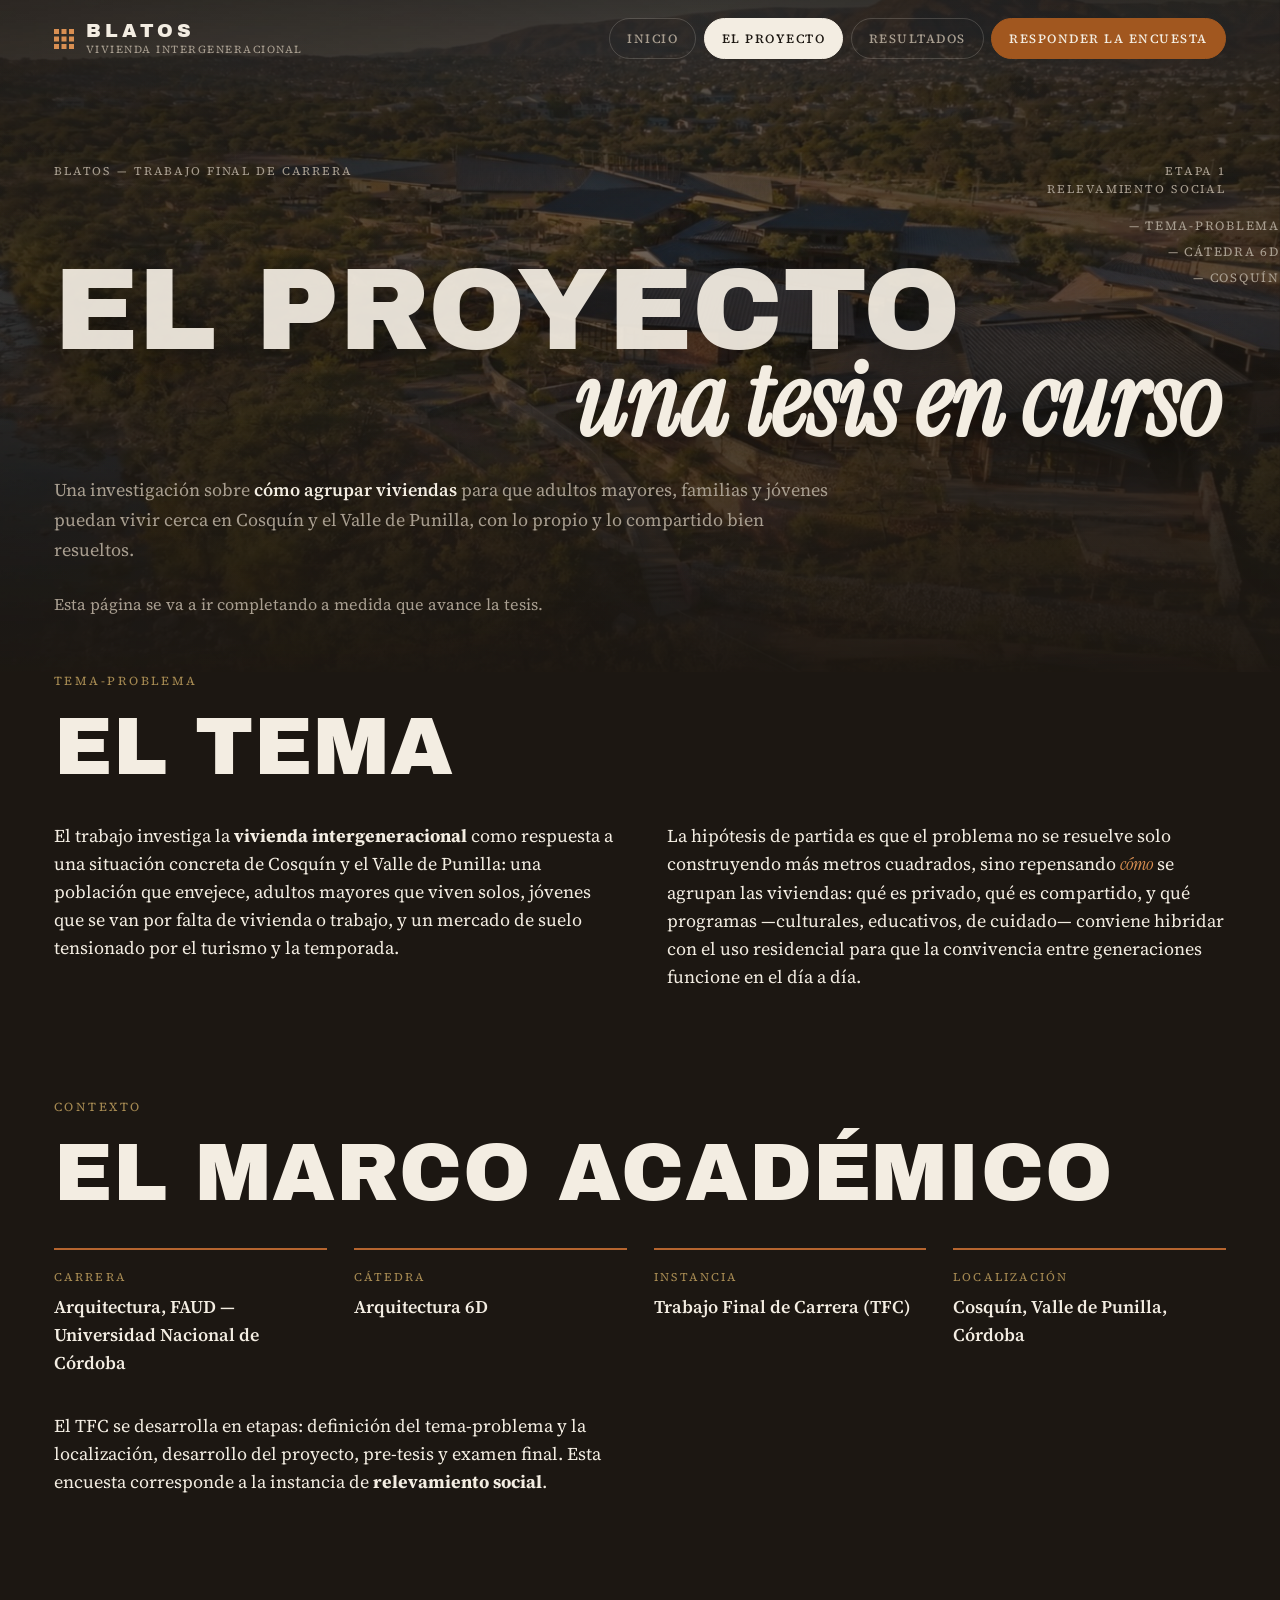
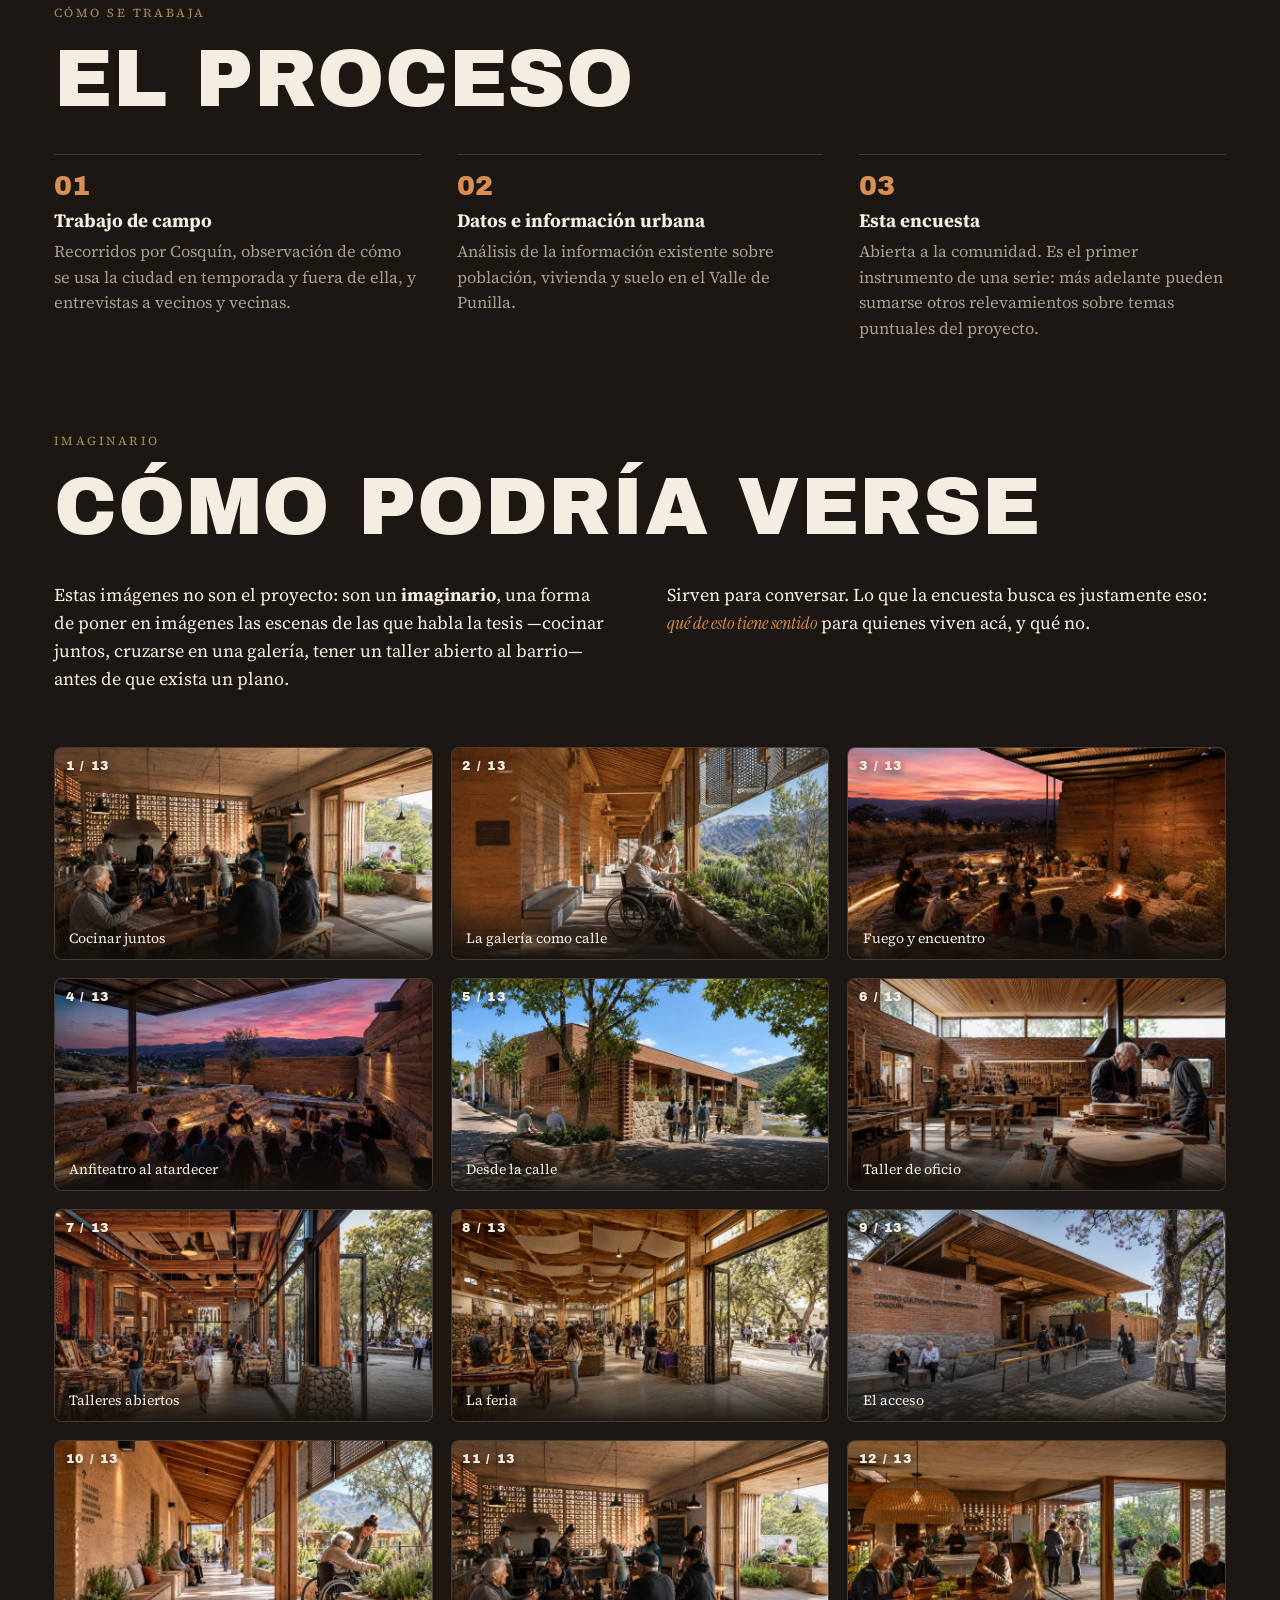
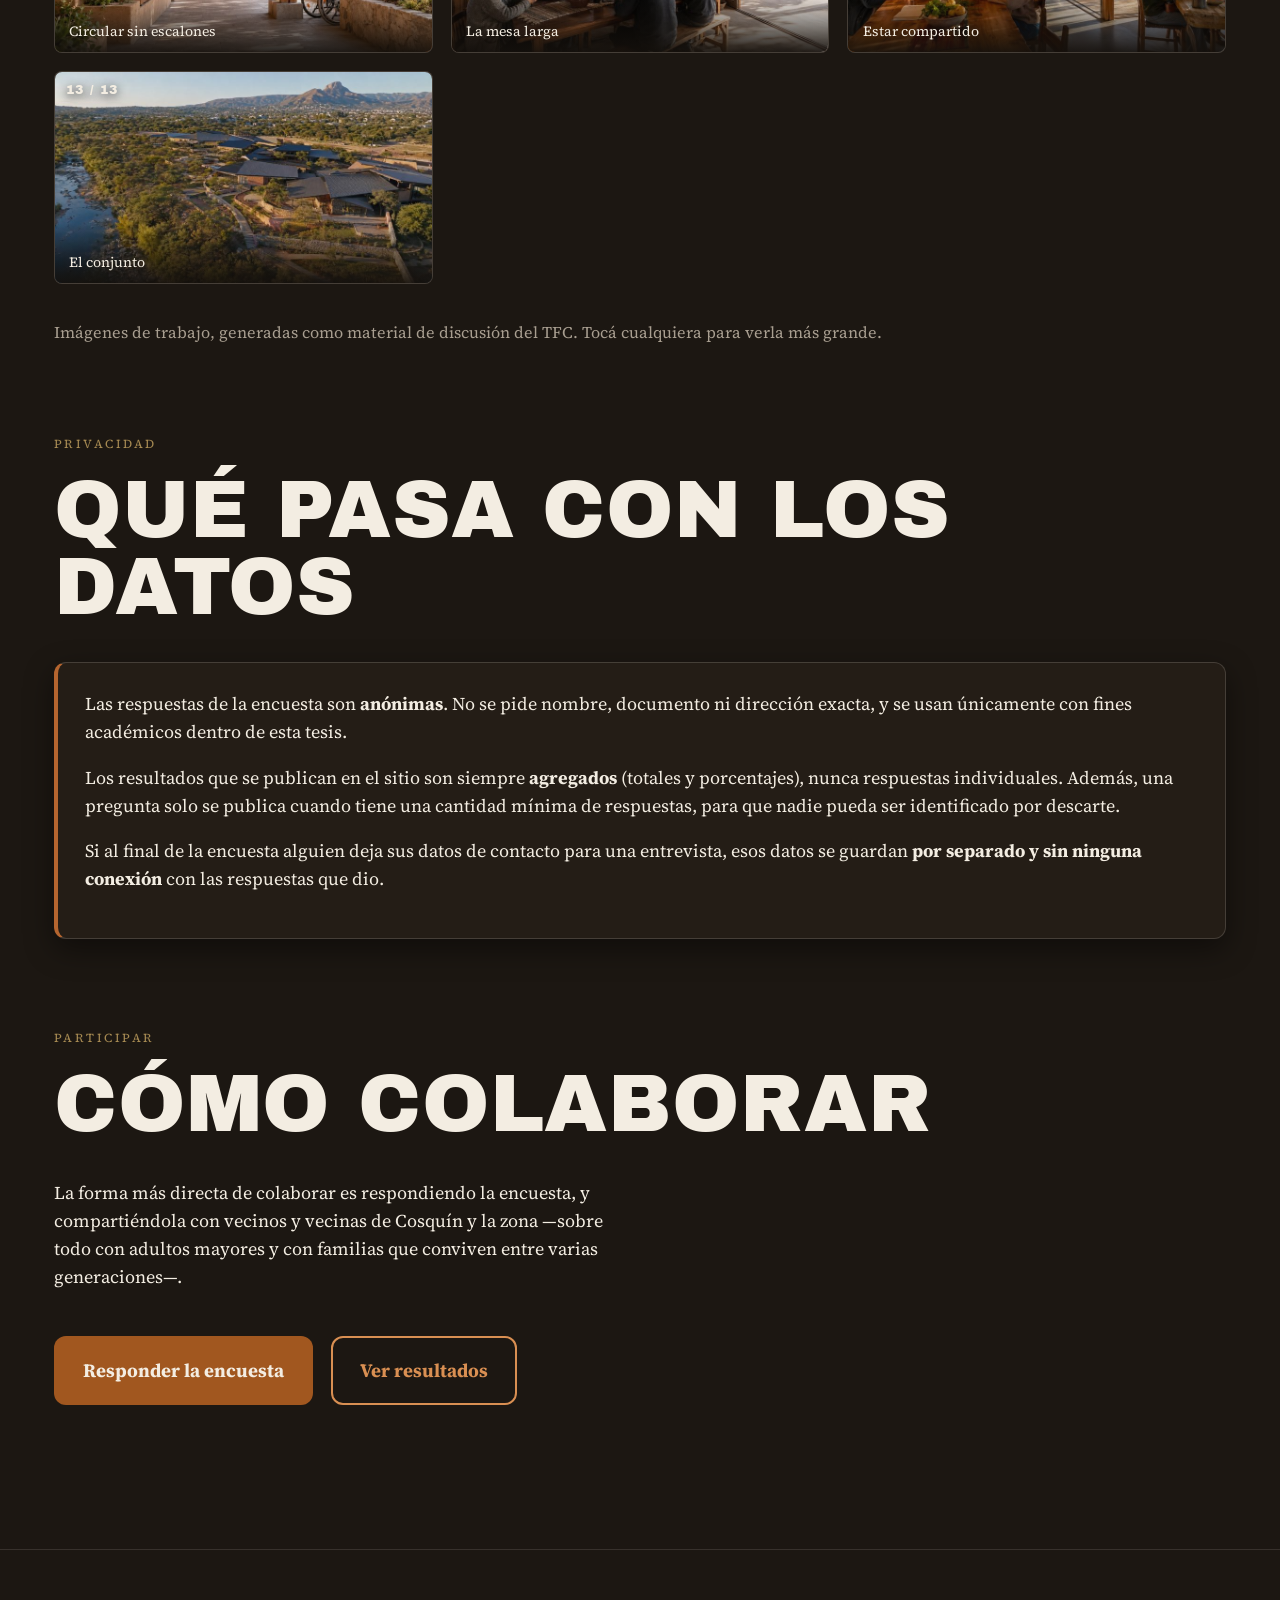
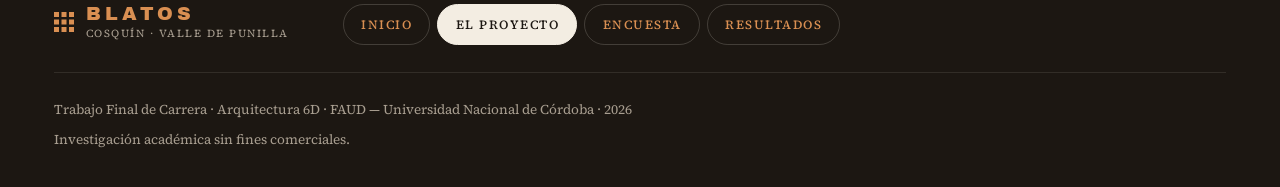
==== el-proyecto.html @ b92e27cd "Sitio de divulgación y encuesta del TFC (Cosquín) Sitio estático sin build: HTML/CSS/JS vanilla, con" ====
<!DOCTYPE html>
<html lang="es-AR">
<head>
  <meta charset="UTF-8">
  <meta name="viewport" content="width=device-width, initial-scale=1">
  <title>El proyecto — Vivir juntos en Cosquín</title>
  <meta name="description" content="Sobre la tesis: tema, cátedra, proceso de trabajo e imaginario del TFC sobre vivienda intergeneracional en Cosquín.">

  <link rel="preconnect" href="https://fonts.googleapis.com">
  <link rel="preconnect" href="https://fonts.gstatic.com" crossorigin>
  <link href="https://fonts.googleapis.com/css2?family=Archivo+Black&family=Instrument+Serif:ital@0;1&family=Source+Serif+4:wght@400;600;700&display=swap" rel="stylesheet">
  <link rel="stylesheet" href="assets/css/style.css">

  <!-- Mismo criterio que en index.html: el estado de partida de los
       reveals se habilita antes del primer pintado. Ver divulgacion.js. -->
  <script>
    (function () {
      try {
        if (!window.matchMedia('(prefers-reduced-motion: reduce)').matches) {
          document.documentElement.classList.add('es-animable');
        }
      } catch (e) { /* sin matchMedia, todo queda visible: es el default seguro */ }
    })();
  </script>
</head>
<body class="tema-oscuro">

  <header class="sitio-header sobre-hero">
    <div class="contenedor-ancho">
      <a class="marca" href="index.html">
        <svg class="marca-icono" width="20" height="20" viewBox="0 0 20 20" aria-hidden="true" focusable="false">
          <g fill="currentColor">
            <rect x="0" y="0" width="5" height="5"/><rect x="7.5" y="0" width="5" height="5"/><rect x="15" y="0" width="5" height="5"/>
            <rect x="0" y="7.5" width="5" height="5"/><rect x="7.5" y="7.5" width="5" height="5"/><rect x="15" y="7.5" width="5" height="5"/>
            <rect x="0" y="15" width="5" height="5"/><rect x="7.5" y="15" width="5" height="5"/><rect x="15" y="15" width="5" height="5"/>
          </g>
        </svg>
        <span>
          <span class="marca-nombre">BLATOS</span>
          <span class="marca-bajada">Vivienda intergeneracional</span>
        </span>
      </a>

      <nav class="nav-principal" aria-label="Navegación principal">
        <a href="index.html">Inicio</a>
        <a href="el-proyecto.html">El proyecto</a>
        <a href="resultados-vivienda.html">Resultados</a>
        <a class="nav-cta" href="encuesta-vivienda.html"><span class="cta-largo">Responder la encuesta</span><span class="cta-corto">Encuesta</span></a>
      </nav>
    </div>
  </header>

  <main>

    <!-- =========================================================
         HERO
         ========================================================= -->
    <section class="hero-cine hero-corto hero-el-proyecto">
      <div class="hero-fondo" aria-hidden="true"></div>
      <div class="hero-velo" aria-hidden="true"></div>

      <div class="contenedor-ancho hero-contenido">
        <p class="hero-meta">
          <span>BLATOS — Trabajo Final de Carrera</span>
          <span class="derecha">
            Etapa 1<br>
            Relevamiento social
          </span>
        </p>

        <h1 class="hero-titulo" aria-label="El proyecto: una tesis en curso sobre vivienda intergeneracional en Cosquín">
          <span class="hero-display" aria-hidden="true">EL PROYECTO</span>
          <span class="hero-script" aria-hidden="true">una tesis en curso</span>
        </h1>

        <ul class="hero-tags">
          <li>— Tema-problema</li>
          <li>— Cátedra 6D</li>
          <li>— Cosquín</li>
        </ul>

        <p class="hero-bajada">
          Una investigación sobre <strong>cómo agrupar viviendas</strong> para que
          adultos mayores, familias y jóvenes puedan vivir cerca en Cosquín y el
          Valle de Punilla, con lo propio y lo compartido bien resueltos.
        </p>
        <p class="hero-bajada solo-lectura-visual">
          Esta página se va a ir completando a medida que avance la tesis.
        </p>
      </div>
    </section>

    <!-- =========================================================
         EL TEMA
         ========================================================= -->
    <section class="seccion">
      <div class="contenedor-ancho">
        <span class="antetitulo" data-revelar>Tema-problema</span>
        <h2 class="titulo-display" data-revelar-palabras>El tema</h2>

        <div class="texto-dos-columnas espacio-arriba" data-revelar="grupo">
          <p>
            El trabajo investiga la <strong>vivienda intergeneracional</strong> como respuesta
            a una situación concreta de Cosquín y el Valle de Punilla: una población que
            envejece, adultos mayores que viven solos, jóvenes que se van por falta de
            vivienda o trabajo, y un mercado de suelo tensionado por el turismo y la
            temporada.
          </p>
          <p>
            La hipótesis de partida es que el problema no se resuelve solo construyendo más
            metros cuadrados, sino repensando <em class="acento-script">cómo</em> se agrupan
            las viviendas: qué es privado, qué es compartido, y qué programas —culturales,
            educativos, de cuidado— conviene hibridar con el uso residencial para que la
            convivencia entre generaciones funcione en el día a día.
          </p>
        </div>
      </div>
    </section>

    <!-- =========================================================
         MARCO ACADÉMICO
         ========================================================= -->
    <section class="seccion">
      <div class="contenedor-ancho">
        <span class="antetitulo" data-revelar>Contexto</span>
        <h2 class="titulo-display" data-revelar-palabras>El marco académico</h2>

        <dl class="grilla-datos" data-revelar="grupo">
          <div class="dato">
            <dt>Carrera</dt>
            <dd>Arquitectura, FAUD — Universidad Nacional de Córdoba</dd>
          </div>
          <div class="dato">
            <dt>Cátedra</dt>
            <dd>Arquitectura 6D</dd>
          </div>
          <div class="dato">
            <dt>Instancia</dt>
            <dd>Trabajo Final de Carrera (TFC)</dd>
          </div>
          <div class="dato">
            <dt>Localización</dt>
            <dd>Cosquín, Valle de Punilla, Córdoba</dd>
          </div>
        </dl>

        <div class="texto-dos-columnas espacio-arriba" data-revelar="grupo">
          <p>
            El TFC se desarrolla en etapas: definición del tema-problema y la localización,
            desarrollo del proyecto, pre-tesis y examen final. Esta encuesta corresponde a
            la instancia de <strong>relevamiento social</strong>.
          </p>
        </div>
      </div>
    </section>

    <!-- =========================================================
         PROCESO DE TRABAJO
         ========================================================= -->
    <section class="seccion">
      <div class="contenedor-ancho">
        <span class="antetitulo" data-revelar>Cómo se trabaja</span>
        <h2 class="titulo-display" data-revelar-palabras>El proceso</h2>

        <ol class="pasos-proceso" data-revelar="grupo">
          <li>
            <h3>Trabajo de campo</h3>
            <p>
              Recorridos por Cosquín, observación de cómo se usa la ciudad en temporada
              y fuera de ella, y entrevistas a vecinos y vecinas.
            </p>
          </li>
          <li>
            <h3>Datos e información urbana</h3>
            <p>
              Análisis de la información existente sobre población, vivienda y suelo en
              el Valle de Punilla.
            </p>
          </li>
          <li>
            <h3>Esta encuesta</h3>
            <p>
              Abierta a la comunidad. Es el primer instrumento de una serie: más adelante
              pueden sumarse otros relevamientos sobre temas puntuales del proyecto.
            </p>
          </li>
        </ol>
      </div>
    </section>

    <!-- =========================================================
         GALERÍA — IMAGINARIO
         Las tarjetas las arma galeria.js a partir de este listado.
         ========================================================= -->
    <section class="seccion">
      <div class="contenedor-ancho">
        <span class="antetitulo" data-revelar>Imaginario</span>
        <h2 class="titulo-display" data-revelar-palabras>Cómo podría verse</h2>

        <div class="texto-dos-columnas espacio-arriba" data-revelar="grupo">
          <p>
            Estas imágenes no son el proyecto: son un <strong>imaginario</strong>, una forma
            de poner en imágenes las escenas de las que habla la tesis —cocinar juntos,
            cruzarse en una galería, tener un taller abierto al barrio— antes de que exista
            un plano.
          </p>
          <p>
            Sirven para conversar. Lo que la encuesta busca es justamente eso:
            <em class="acento-script">qué de esto tiene sentido</em> para quienes viven acá,
            y qué no.
          </p>
        </div>

        <div class="galeria" id="galeria" data-galeria data-revelar="grupo-escala"></div>

        <p class="solo-lectura-visual espacio-arriba">
          Imágenes de trabajo, generadas como material de discusión del TFC.
          Tocá cualquiera para verla más grande.
        </p>
      </div>
    </section>

    <!-- =========================================================
         DATOS
         ========================================================= -->
    <section class="seccion">
      <div class="contenedor-ancho">
        <span class="antetitulo" data-revelar>Privacidad</span>
        <h2 class="titulo-display" data-revelar-palabras>Qué pasa con los datos</h2>

        <div class="tarjeta tarjeta-acento espacio-arriba" data-revelar>
          <p>
            Las respuestas de la encuesta son <strong>anónimas</strong>. No se pide nombre,
            documento ni dirección exacta, y se usan únicamente con fines académicos dentro
            de esta tesis.
          </p>
          <p>
            Los resultados que se publican en el sitio son siempre <strong>agregados</strong>
            (totales y porcentajes), nunca respuestas individuales. Además, una pregunta solo
            se publica cuando tiene una cantidad mínima de respuestas, para que nadie pueda
            ser identificado por descarte.
          </p>
          <p>
            Si al final de la encuesta alguien deja sus datos de contacto para una entrevista,
            esos datos se guardan <strong>por separado y sin ninguna conexión</strong> con las
            respuestas que dio.
          </p>
        </div>
      </div>
    </section>

    <!-- =========================================================
         PARTICIPAR
         ========================================================= -->
    <section class="seccion">
      <div class="contenedor-ancho">
        <span class="antetitulo" data-revelar>Participar</span>
        <h2 class="titulo-display" data-revelar-palabras>Cómo colaborar</h2>

        <div class="texto-dos-columnas espacio-arriba" data-revelar="grupo">
          <p>
            La forma más directa de colaborar es respondiendo la encuesta, y compartiéndola
            con vecinos y vecinas de Cosquín y la zona —sobre todo con adultos mayores y con
            familias que conviven entre varias generaciones—.
          </p>
        </div>

        <div class="grupo-botones" data-revelar>
          <a class="boton boton-primario" href="encuesta-vivienda.html">Responder la encuesta</a>
          <a class="boton boton-secundario" href="resultados-vivienda.html">Ver resultados</a>
        </div>
      </div>
    </section>

  </main>

  <!-- ============ LIGHTBOX ============
       Vive fuera de <main> porque mientras está abierto es lo único
       navegable: el foco queda atrapado adentro. -->
  <div class="lightbox" id="lightbox" role="dialog" aria-modal="true" aria-label="Imagen ampliada" hidden>
    <button type="button" class="lightbox-btn lightbox-cerrar" id="lightbox-cerrar" aria-label="Cerrar">✕</button>

    <figure class="lightbox-figura">
      <img id="lightbox-img" src="" alt="">
      <figcaption>
        <span id="lightbox-texto"></span>
        <span class="lightbox-contador" id="lightbox-contador"></span>
      </figcaption>
    </figure>

    <div class="lightbox-controles">
      <button type="button" class="lightbox-btn" id="lightbox-anterior" aria-label="Imagen anterior">←</button>
      <button type="button" class="lightbox-btn" id="lightbox-siguiente" aria-label="Imagen siguiente">→</button>
    </div>
  </div>

  <footer class="sitio-footer">
    <div class="contenedor-ancho">
      <div class="footer-grilla">
        <a class="marca" href="index.html">
          <svg class="marca-icono" width="20" height="20" viewBox="0 0 20 20" aria-hidden="true" focusable="false">
            <g fill="currentColor">
              <rect x="0" y="0" width="5" height="5"/><rect x="7.5" y="0" width="5" height="5"/><rect x="15" y="0" width="5" height="5"/>
              <rect x="0" y="7.5" width="5" height="5"/><rect x="7.5" y="7.5" width="5" height="5"/><rect x="15" y="7.5" width="5" height="5"/>
              <rect x="0" y="15" width="5" height="5"/><rect x="7.5" y="15" width="5" height="5"/><rect x="15" y="15" width="5" height="5"/>
            </g>
          </svg>
          <span>
            <span class="marca-nombre">BLATOS</span>
            <span class="marca-bajada">Cosquín · Valle de Punilla</span>
          </span>
        </a>

        <nav class="nav-principal" aria-label="Navegación del pie">
          <a href="index.html">Inicio</a>
          <a href="el-proyecto.html">El proyecto</a>
          <a href="encuesta-vivienda.html">Encuesta</a>
          <a href="resultados-vivienda.html">Resultados</a>
        </nav>
      </div>

      <div class="footer-legal">
        <p>
          Trabajo Final de Carrera · Arquitectura 6D · FAUD — Universidad Nacional de Córdoba ·
          <span data-anio-actual></span>
        </p>
        <p>Investigación académica sin fines comerciales.</p>
      </div>
    </div>
  </footer>

  <script src="https://cdn.jsdelivr.net/npm/gsap@3.12.5/dist/gsap.min.js" defer></script>
  <script src="https://cdn.jsdelivr.net/npm/gsap@3.12.5/dist/ScrollTrigger.min.js" defer></script>
  <script src="assets/js/main.js" defer></script>
  <script src="assets/js/galeria.js" defer></script>
  <script src="assets/js/divulgacion.js" defer></script>
</body>
</html>
---- assets/css/style.css ----
/* ===========================================================
   BLATOS — TFC Vivienda Intergeneracional (Cosquín)
   Hoja de estilos única para todo el sitio.

   DOS LENGUAJES VISUALES, UNA SOLA MARCA
   --------------------------------------
   · Páginas de divulgación (index, el-proyecto, resultados):
     <body class="tema-oscuro"> → fondo carbón cálido, tipografía
     display enorme, animación marcada.
   · encuesta-vivienda.html: SIN esa clase → fondo hueso claro,
     alto contraste, targets de 56px, sin parallax. Se completa
     asistida con adultos mayores; ahí manda la legibilidad.

   El header de marca es oscuro en las dos, para que se lea como
   el mismo sitio.
   =========================================================== */

/* ===========================================================
   1. TOKENS
   =========================================================== */

:root {
  /* --- Paleta de marca (sierra y tierra de Cosquín) --- */
  --bg: #1c1712;
  --bg-elevado: #241d16;
  --accent-primary: #b5652f;      /* terracota / ladrillo */
  --accent-primary-fuerte: #a1571f; /* terracota profunda: fondo de texto chico */
  --accent-primary-vivo: #d98f52; /* terracota aclarada, para texto sobre oscuro */
  --accent-secondary: #a68a52;    /* ocre apagado */
  --text: #f3ede2;                /* blanco hueso cálido */
  --text-muted: #a89e90;          /* gris cálido */

  /* Imagen del hero. Para cambiarla, se toca SOLO acá. */
  --hero-imagen: url("../img/imaginarios/Imaginario 0 (4).jpeg");

  /* --- Tipografía --- */
  --fuente-display: "Archivo Black", "Arial Black", Impact, sans-serif;
  --fuente-script: "Instrument Serif", Georgia, "Times New Roman", serif;
  /* Cuerpo de TODO el sitio. Se declara acá y en ningún otro lado: la
     usa `body` (sección 2) y de ahí hereda cada página, incluida la
     encuesta. Si hay que cambiar la tipografía de cuerpo, se cambia esta
     línea y nada más. */
  --fuente-cuerpo: "Source Serif 4", Georgia, "Times New Roman", serif;

  /* --- Semántica en claro (encuesta, gracias, superficies claras) ---
     Derivada de la misma paleta: hueso en vez de blanco puro,
     terracota oscurecida para que el texto pase contraste AA. */
  --color-fondo: #f7f2e8;
  --color-texto: #201a14;
  --color-texto-suave: #5b5145;
  --color-primario: #8f4a22;
  --color-primario-oscuro: #6d3718;
  --color-primario-claro: #f0e2d3;
  --color-acento: #2e6b5e;
  --color-borde: #ddd2c0;         /* divisorias sutiles (tablas, tarjetas) */
  /* Borde de CONTROL: separado del anterior porque WCAG 1.4.11 pide 3:1
     para el límite de un componente interactivo, y a ese contraste una
     divisoria de tabla quedaría pesada. #ddd2c0 daba 1.47 sobre la
     superficie clara: el recuadro de 56px casi no se veía. */
  --color-borde-control: #8f8069;
  --color-superficie: #fffdf8;
  --color-error: #b3261e;
  --color-foco: #1f5f8b;

  --radio: 12px;
  --radio-chico: 8px;
  --sombra: 0 2px 8px rgba(32, 26, 20, 0.10);

  --espacio-1: 0.5rem;
  --espacio-2: 1rem;
  --espacio-3: 1.5rem;
  --espacio-4: 2rem;
  --espacio-5: 3rem;
  --espacio-6: 5rem;

  font-size: 18px;
}

/* --- Remapeo semántico para las páginas de divulgación ---
   Los componentes (.tarjeta, .boton, .tabla-datos…) están escritos
   contra los tokens semánticos, así que cambiando estos seis
   valores el mismo componente funciona en claro y en oscuro. */
.tema-oscuro {
  --color-fondo: var(--bg);
  --color-texto: var(--text);
  --color-texto-suave: var(--text-muted);
  --color-primario: var(--accent-primary-vivo);
  --color-primario-oscuro: var(--text);
  --color-primario-claro: rgba(181, 101, 47, 0.16);
  --color-borde: rgba(243, 237, 226, 0.16);
  --color-borde-control: rgba(243, 237, 226, 0.42);
  --color-superficie: var(--bg-elevado);
  --sombra: 0 10px 30px rgba(0, 0, 0, 0.45);
}

/* ===========================================================
   2. BASE
   =========================================================== */

*,
*::before,
*::after {
  box-sizing: border-box;
}

html {
  scroll-behavior: smooth;
}

body {
  margin: 0;
  font-family: var(--fuente-cuerpo);
  background-color: var(--color-fondo);
  color: var(--color-texto);
  line-height: 1.55;
  -webkit-text-size-adjust: 100%;
  -webkit-font-smoothing: antialiased;
}

img {
  max-width: 100%;
  display: block;
}

/* El display: none que trae el atributo `hidden` lo pisa cualquier regla
   propia que declare display —y varias lo hacen: .contador-numero,
   .bajada-bloque, .lightbox—. Con esto `hidden` vuelve a significar
   oculto en todo el sitio, que es lo que el JS asume cuando lo usa. */
[hidden] {
  display: none !important;
}

h1,
h2,
h3 {
  line-height: 1.2;
  color: var(--color-primario-oscuro);
  margin: 0 0 var(--espacio-2);
}

h1 {
  font-size: clamp(1.7rem, 5vw, 2.4rem);
}

h2 {
  font-size: clamp(1.35rem, 4vw, 1.8rem);
}

h3 {
  font-size: 1.15rem;
}

p {
  margin: 0 0 var(--espacio-2);
}

a {
  color: var(--color-primario);
}

a:focus-visible,
button:focus-visible,
input:focus-visible,
select:focus-visible,
textarea:focus-visible,
summary:focus-visible,
[tabindex]:focus-visible {
  outline: 3px solid var(--color-foco);
  outline-offset: 2px;
}

/* Sobre fondo oscuro el azul de foco se pierde: se usa el ocre. */
.tema-oscuro a:focus-visible,
.tema-oscuro button:focus-visible,
.tema-oscuro summary:focus-visible,
.tema-oscuro [tabindex]:focus-visible {
  outline-color: var(--accent-secondary);
}

/* Títulos de sección en display, solo en divulgación.
   En la encuesta los títulos siguen siendo de cuerpo: una condensada
   pesada es peor para leer un enunciado largo. */
.tema-oscuro h2.titulo-display,
.tema-oscuro h1.titulo-display {
  font-family: var(--fuente-display);
  font-weight: 400;
  text-transform: uppercase;
  letter-spacing: 0.01em;
  line-height: 0.95;
  font-size: clamp(2rem, 7vw, 4.5rem);
  color: var(--text);
  /* Una palabra larga en display no entra en un teléfono angosto:
     medido en 300px, "RESPONDISTE?" sola mide 344px y empujaba el
     scroll horizontal de toda la página. Primero se intenta cortar con
     guión; break-word es la red por si el idioma no permite guionado. */
  overflow-wrap: break-word;
  hyphens: auto;
}

/* Los <span> que arma divulgacion.js para escalonar el título son
   inline-block: sin esto, el corte de arriba no los alcanza. */
.palabra {
  overflow-wrap: break-word;
  hyphens: auto;
}

.acento-script {
  font-family: var(--fuente-script);
  font-style: italic;
  font-weight: 400;
  text-transform: none;
  letter-spacing: 0;
  color: var(--accent-primary-vivo);
}

/* ===========================================================
   3. LAYOUT
   =========================================================== */

.contenedor {
  width: 100%;
  max-width: 720px;
  margin: 0 auto;
  padding: 0 var(--espacio-2);
}

/* Las páginas de divulgación respiran más que el formulario. */
.contenedor-ancho {
  width: 100%;
  max-width: 1280px;
  margin: 0 auto;
  padding: 0 var(--espacio-3);
}

@media (min-width: 900px) {
  .contenedor-ancho {
    padding: 0 var(--espacio-5);
  }
}

main {
  display: block;
  padding: var(--espacio-4) 0 var(--espacio-5);
}

/* En divulgación el hero arranca pegado al borde: el padding
   de main lo pone cada sección. */
.tema-oscuro main {
  padding: 0 0 var(--espacio-5);
}

.seccion {
  margin-bottom: var(--espacio-5);
}

.tema-oscuro .seccion {
  margin-bottom: var(--espacio-6);
}

/* ===========================================================
   4. HEADER / MARCA
   =========================================================== */

.sitio-header {
  background-color: var(--bg);
  border-bottom: 1px solid rgba(243, 237, 226, 0.12);
  padding: var(--espacio-2) 0;
  position: sticky;
  top: 0;
  z-index: 20;
}

.sitio-header .contenedor,
.sitio-header .contenedor-ancho {
  display: flex;
  align-items: center;
  justify-content: space-between;
  gap: var(--espacio-2);
  flex-wrap: wrap;
}

/* Variante para el hero a sangre: el header flota encima de la
   imagen en vez de empujarla hacia abajo. */
.sitio-header.sobre-hero {
  position: absolute;
  top: 0;
  left: 0;
  right: 0;
  background-color: transparent;
  border-bottom: none;
}

.marca {
  display: flex;
  align-items: center;
  gap: 0.65rem;
  text-decoration: none;
  color: var(--text);
  line-height: 1.1;
}

.marca-icono {
  flex-shrink: 0;
  color: var(--accent-primary-vivo);
}

.marca-nombre {
  display: block;
  font-family: var(--fuente-display);
  font-weight: 400;
  font-size: 1.05rem;
  letter-spacing: 0.22em;
  text-transform: uppercase;
}

.marca-bajada {
  display: block;
  font-size: 0.6rem;
  letter-spacing: 0.14em;
  text-transform: uppercase;
  color: var(--text-muted);
  margin-top: 0.15rem;
}

/* Navegación: chips finos en mayúsculas, como la referencia. */
.nav-principal {
  display: flex;
  flex-wrap: wrap;
  gap: 0.4rem;
}

.nav-principal a {
  text-decoration: none;
  color: var(--text-muted);
  font-size: 0.7rem;
  font-weight: 500;
  letter-spacing: 0.12em;
  text-transform: uppercase;
  padding: 0.55rem 0.95rem;
  border: 1px solid rgba(243, 237, 226, 0.18);
  border-radius: 999px;
  transition: color 0.25s ease, border-color 0.25s ease, background-color 0.25s ease;
}

.nav-principal a:hover,
.nav-principal a:focus-visible {
  color: var(--text);
  border-color: var(--accent-primary-vivo);
}

.nav-principal a[aria-current="page"] {
  color: var(--bg);
  background-color: var(--text);
  border-color: var(--text);
}

/* El chip de la encuesta pesa más que el resto: es la acción
   que el sitio quiere que pase. */
.nav-principal a.nav-cta {
  color: var(--text);
  background-color: var(--accent-primary-fuerte);
  border-color: var(--accent-primary-fuerte);
}

.nav-principal a.nav-cta:hover,
.nav-principal a.nav-cta:focus-visible {
  background-color: var(--accent-primary-vivo);
  border-color: var(--accent-primary-vivo);
  color: var(--bg);
}

/* ===========================================================
   5. HERO CINEMÁTICO (solo divulgación)
   =========================================================== */

.hero-cine {
  position: relative;
  min-height: 100svh;
  min-height: 100vh;
  display: flex;
  align-items: flex-end;
  overflow: hidden;
  background-color: var(--bg);
  padding: 7rem 0 var(--espacio-3);
  isolation: isolate;
}

/* La capa de imagen es más alta que el hero: ese sobrante es el
   recorrido que GSAP usa para el parallax sin dejar bordes vacíos. */
.hero-fondo {
  position: absolute;
  inset: -12% 0 -12% 0;
  background-image: var(--hero-imagen);
  background-size: cover;
  background-position: center 55%;
  z-index: -2;
  will-change: transform;
}

/* Velo cálido: sin esto la tipografía grande no se sostiene sobre
   el cielo del atardecer. Doble gradiente = oscurece abajo (donde
   va la ficha) y mantiene aire arriba. */
.hero-velo {
  position: absolute;
  inset: 0;
  z-index: -1;
  background:
    linear-gradient(to bottom,
      rgba(28, 23, 18, 0.62) 0%,
      rgba(28, 23, 18, 0.30) 35%,
      rgba(28, 23, 18, 0.72) 78%,
      rgba(28, 23, 18, 0.94) 100%),
    linear-gradient(to right,
      rgba(28, 23, 18, 0.45) 0%,
      rgba(28, 23, 18, 0.05) 55%);
}

.hero-contenido {
  position: relative;
  width: 100%;
}

/* --- Meta line: dos textos chiquitos arriba, izquierda y derecha --- */
.hero-meta {
  display: flex;
  justify-content: space-between;
  align-items: flex-start;
  gap: var(--espacio-3);
  font-size: 0.65rem;
  letter-spacing: 0.16em;
  text-transform: uppercase;
  color: var(--text-muted);
  margin-bottom: var(--espacio-3);
}

.hero-meta span {
  display: block;
}

.hero-meta .derecha {
  text-align: right;
}

/* --- El título: display enorme + palabra en itálica encima --- */
.hero-titulo {
  margin: 0;
  color: var(--text);
  position: relative;
}

/* Las letras van en <span> y se reparten con space-between: así el
   título llega a sangre de borde a borde en CUALQUIER ancho, sin
   depender de acertarle a un font-size. Es la propiedad que define
   el hero de la referencia. */
.hero-display {
  display: flex;
  justify-content: space-between;
  align-items: baseline;
  font-family: var(--fuente-display);
  font-weight: 400;
  text-transform: uppercase;
  font-size: clamp(3rem, 20vw, 17rem);
  line-height: 0.82;
  color: rgba(243, 237, 226, 0.93);
  text-shadow: 0 12px 40px rgba(0, 0, 0, 0.4);
  will-change: transform;
}

.hero-script {
  display: block;
  font-family: var(--fuente-script);
  font-style: italic;
  font-size: clamp(2rem, 8vw, 6.5rem);
  line-height: 0.9;
  color: var(--text);
  text-align: right;
  /* Se monta sobre las últimas letras del display, como el
     "cotta" de la referencia. */
  margin-top: -0.18em;
  padding-right: 0.06em;
  text-shadow: 0 8px 30px rgba(0, 0, 0, 0.55);
  will-change: transform;
}

/* --- Tags verticales a la derecha --- */
.hero-tags {
  list-style: none;
  margin: var(--espacio-3) 0 0;
  padding: 0;
  text-align: right;
  font-size: 0.7rem;
  letter-spacing: 0.14em;
  text-transform: uppercase;
  color: var(--text-muted);
}

.hero-tags li {
  margin-bottom: 0.35rem;
}

/* --- Ficha flotante translúcida --- */
.ficha-flotante {
  margin: var(--espacio-4) 0 0;
  padding: var(--espacio-2) var(--espacio-3);
  max-width: 26rem;
  background-color: rgba(28, 23, 18, 0.55);
  border: 1px solid rgba(243, 237, 226, 0.18);
  border-radius: var(--radio-chico);
  backdrop-filter: blur(12px) saturate(120%);
  -webkit-backdrop-filter: blur(12px) saturate(120%);
  font-size: 0.78rem;
  transition: border-color 0.35s ease, background-color 0.35s ease, transform 0.35s ease;
}

.ficha-flotante:hover {
  border-color: rgba(217, 143, 82, 0.55);
  background-color: rgba(28, 23, 18, 0.68);
  transform: translateY(-4px);
}

.ficha-fila {
  display: flex;
  gap: var(--espacio-2);
  padding: 0.32rem 0;
  border-bottom: 1px solid rgba(243, 237, 226, 0.08);
}

.ficha-fila:last-child {
  border-bottom: none;
}

.ficha-fila dt {
  flex: 0 0 8.5rem;
  color: var(--text-muted);
  letter-spacing: 0.06em;
  text-transform: uppercase;
  font-size: 0.68rem;
  padding-top: 0.1rem;
}

.ficha-fila dd {
  margin: 0;
  color: var(--text);
  font-weight: 500;
}

/* --- Bajada del hero en dos columnas, al pie --- */
.hero-columnas {
  display: grid;
  grid-template-columns: 1fr;
  gap: var(--espacio-2);
  margin-top: var(--espacio-4);
  font-size: 0.8rem;
  line-height: 1.6;
  color: var(--text-muted);
}

.hero-columnas p {
  margin: 0;
}

.hero-columnas strong {
  color: var(--text);
  font-weight: 600;
}

/* --- Composición en pantallas grandes --- */
@media (min-width: 900px) {
  .hero-cine {
    padding: 6.5rem 0 var(--espacio-3);
  }

  /* Debajo del meta de la derecha, no a la misma altura: si arrancan
     los dos en top:0 se pisan. */
  .hero-tags {
    position: absolute;
    top: 3rem;
    right: 0;
    margin: 0;
  }

  /* Y el título arranca debajo de esa banda: un tag gris cayendo
     sobre una letra color hueso queda ilegible. */
  .hero-titulo {
    margin-top: 3.4rem;
  }

  /* Ficha y columnas conviven en la misma banda inferior. */
  .hero-pie {
    display: grid;
    grid-template-columns: minmax(0, 26rem) minmax(0, 1fr);
    gap: var(--espacio-5);
    align-items: end;
  }

  .ficha-flotante {
    margin-top: 0;
  }

  .hero-columnas {
    grid-template-columns: 1fr 1fr;
    gap: var(--espacio-4);
    margin-top: 0;
  }
}

/* ---------- Composición en pantallas chicas ----------
   Medido en un viewport real de 390px: los 4 chips + el CTA se
   apilaban en TRES filas, el header terminaba con 227px de alto y
   se montaba sobre el meta del hero ("RESULTADOS" encima de "TRABAJO
   FINAL DE CARRERA"). Se resuelve dejando el nav en una sola fila. */
@media (max-width: 899px) {
  /* Los tres chips suman 315px + gaps contra 321px disponibles: se
     pasaban por 7px y caían a dos filas. Padding y gap ajustados para
     que entren en una sola hasta 360px de ancho. */
  /* Al bajar a su propia fila, el nav quedaba dimensionado por su
     contenido (309px) en vez de por la fila (345px), y se partía por
     7px. Con flex-basis 100% se queda con el renglón entero. */
  .sitio-header .nav-principal {
    flex: 1 1 100%;
    justify-content: flex-start;
  }

  .nav-principal {
    gap: 0.3rem;
  }

  .nav-principal a {
    font-size: 0.62rem;
    padding: 0.5rem 0.6rem;
    letter-spacing: 0.08em;
  }

  /* El chip "Inicio" sale del header: el logo BLATOS ya lleva a la
     home. Es el único link redundante, y sacarlo es lo que hace que
     los tres restantes entren en una fila. En el footer se conserva. */
  .sitio-header .nav-principal a[href="index.html"] {
    display: none;
  }

  .cta-largo { display: none; }
  .cta-corto { display: inline; }

  /* El hero arranca más abajo para despejar el header de dos filas. */
  .hero-cine {
    padding-top: 7.5rem;
  }
}

/* Margen lateral más angosto en celulares: son 18px de aire ganados a
   cada lado, que es justo lo que necesita el nav para no partirse. */
@media (max-width: 559px) {
  .contenedor-ancho {
    padding: 0 var(--espacio-2);
  }
}

@media (min-width: 900px) {
  .cta-largo { display: inline; }
  .cta-corto { display: none; }
}

/* Debajo de 900px el título se apila sin montarse, para no cortar
   letras contra el borde en pantallas angostas. */
@media (max-width: 899px) {
  .hero-script {
    margin-top: -0.15em;
  }

  .ficha-flotante {
    max-width: none;
  }
}

/* Con 390px de ancho, un label de 8.5rem deja el valor en una columna
   de tres palabras por línea ("Vivienda / intergeneracional"). Apilado
   entra completo. */
@media (max-width: 559px) {
  .ficha-fila {
    display: block;
  }

  .ficha-fila dt {
    margin-bottom: 0.15rem;
  }
}

/* Indicador de scroll */
.hero-scroll {
  position: absolute;
  bottom: var(--espacio-2);
  left: 50%;
  transform: translateX(-50%);
  font-size: 0.6rem;
  letter-spacing: 0.2em;
  text-transform: uppercase;
  color: var(--text-muted);
  display: flex;
  flex-direction: column;
  align-items: center;
  gap: 0.4rem;
}

.hero-scroll::after {
  content: "";
  width: 1px;
  height: 2rem;
  background: linear-gradient(to bottom, var(--text-muted), transparent);
}

@media (max-width: 899px) {
  .hero-scroll {
    display: none;
  }
}

/* ===========================================================
   6. REVEALS (estado inicial; GSAP los lleva al estado final)
   =========================================================== */

/* Sin JS o con movimiento reducido nunca se aplican: el contenido
   queda visible por default y .es-animable lo pone en su estado
   de partida solo cuando GSAP efectivamente va a animarlo. */
.es-animable [data-revelar] {
  opacity: 0;
  transform: translateY(28px);
}

/* ===========================================================
   7. BOTONES
   =========================================================== */

.boton {
  display: inline-flex;
  align-items: center;
  justify-content: center;
  gap: 0.5rem;
  min-height: 56px;
  padding: var(--espacio-2) var(--espacio-3);
  border-radius: var(--radio);
  border: 2px solid transparent;
  font-family: inherit;
  font-size: 1.05rem;
  font-weight: 700;
  text-decoration: none;
  cursor: pointer;
  touch-action: manipulation;
  width: 100%;
  transition: background-color 0.25s ease, color 0.25s ease, border-color 0.25s ease;
}

@media (min-width: 480px) {
  .boton {
    width: auto;
  }
}

.boton-primario {
  background-color: var(--color-primario);
  color: #fff;
}

.boton-primario:hover,
.boton-primario:focus-visible {
  background-color: var(--color-primario-oscuro);
}

.boton-secundario {
  background-color: transparent;
  color: var(--color-primario);
  border-color: var(--color-primario);
}

.boton-secundario:hover,
.boton-secundario:focus-visible {
  background-color: var(--color-primario-claro);
}

/* En oscuro el primario se dibuja con la terracota plena y texto
   hueso: el --color-primario del tema es la versión aclarada, que
   como fondo dejaría el texto blanco por debajo de contraste. */
.tema-oscuro .boton-primario {
  background-color: var(--accent-primary-fuerte);
  color: var(--text);
}

.tema-oscuro .boton-primario:hover,
.tema-oscuro .boton-primario:focus-visible {
  background-color: var(--accent-primary-vivo);
  color: var(--bg);
}

.tema-oscuro .boton-secundario:hover,
.tema-oscuro .boton-secundario:focus-visible {
  background-color: rgba(217, 143, 82, 0.14);
}

.boton:disabled {
  opacity: 0.55;
  cursor: not-allowed;
}

/* CTA grande, para la sección de encuesta destacada. */
.boton-xl {
  min-height: 72px;
  font-size: 1.15rem;
  padding: var(--espacio-2) var(--espacio-5);
  letter-spacing: 0.03em;
}

.grupo-botones {
  display: flex;
  flex-wrap: wrap;
  gap: var(--espacio-2);
  margin-top: var(--espacio-3);
}

/* ===========================================================
   8. SECCIONES Y TARJETAS
   =========================================================== */

.tarjeta {
  background-color: var(--color-superficie);
  border: 1px solid var(--color-borde);
  border-radius: var(--radio);
  padding: var(--espacio-3);
  box-shadow: var(--sombra);
}

/* Hero simple (páginas que no llevan el hero cinematográfico). */
.hero {
  background-color: var(--color-primario-claro);
  border-radius: var(--radio);
  padding: var(--espacio-4) var(--espacio-3);
  margin-bottom: var(--espacio-4);
}

.hero p {
  color: var(--color-texto-suave);
  font-size: 1.05rem;
}

.lista-simple {
  padding-left: 1.2rem;
}

.lista-simple li {
  margin-bottom: var(--espacio-1);
}

/* Antetítulo chiquito en mayúsculas sobre los títulos de sección. */
.antetitulo {
  display: block;
  font-size: 0.68rem;
  letter-spacing: 0.2em;
  text-transform: uppercase;
  color: var(--accent-secondary);
  margin-bottom: var(--espacio-2);
}

/* Texto de lectura larga en divulgación: dos columnas en desktop. */
.texto-dos-columnas {
  display: grid;
  grid-template-columns: 1fr;
  gap: var(--espacio-3);
}

@media (min-width: 900px) {
  .texto-dos-columnas {
    grid-template-columns: 1fr 1fr;
    gap: var(--espacio-5);
  }
}

/* ===========================================================
   9. FOOTER
   =========================================================== */

.sitio-footer {
  background-color: var(--bg);
  color: var(--text);
  padding: var(--espacio-5) 0 var(--espacio-3);
  margin-top: var(--espacio-4);
  border-top: 1px solid rgba(243, 237, 226, 0.12);
}

.tema-oscuro .sitio-footer {
  margin-top: 0;
}

.footer-grilla {
  display: grid;
  grid-template-columns: 1fr;
  gap: var(--espacio-3);
  align-items: start;
  padding-bottom: var(--espacio-3);
  border-bottom: 1px solid rgba(243, 237, 226, 0.10);
}

@media (min-width: 720px) {
  .footer-grilla {
    grid-template-columns: auto 1fr;
    gap: var(--espacio-5);
  }
}

.footer-legal {
  font-size: 0.75rem;
  color: var(--text-muted);
  padding-top: var(--espacio-3);
}

.footer-legal p {
  margin: 0 0 var(--espacio-1);
}

.sitio-footer a {
  color: var(--accent-primary-vivo);
}

/* ===========================================================
   10. FORMULARIOS (encuesta — se conservan tal cual)
   =========================================================== */

fieldset {
  border: none;
  padding: 0;
  margin: 0 0 var(--espacio-4);
}

legend,
.etiqueta-pregunta {
  font-weight: 700;
  font-size: 1.1rem;
  margin-bottom: var(--espacio-2);
  color: var(--color-texto);
  padding: 0;
}

.ayuda-pregunta {
  font-size: 0.9rem;
  color: var(--color-texto-suave);
  margin-top: -0.5rem;
  margin-bottom: var(--espacio-2);
}

.opciones {
  display: flex;
  flex-direction: column;
  gap: var(--espacio-1);
}

.opcion {
  display: flex;
  align-items: center;
  gap: var(--espacio-2);
  border: 2px solid var(--color-borde-control);
  border-radius: var(--radio);
  padding: var(--espacio-2);
  background-color: var(--color-superficie);
  min-height: 56px;
  cursor: pointer;
}

.opcion:hover {
  border-color: var(--color-primario);
}

.opcion input[type="radio"],
.opcion input[type="checkbox"] {
  width: 1.4rem;
  height: 1.4rem;
  flex-shrink: 0;
  accent-color: var(--color-primario);
}

.opcion:has(input:checked) {
  border-color: var(--color-primario);
  background-color: var(--color-primario-claro);
}

.opcion span {
  font-size: 1rem;
}

.campo-texto,
input[type="text"],
input[type="email"],
input[type="tel"],
textarea,
select {
  width: 100%;
  font-family: inherit;
  font-size: 1rem;
  padding: var(--espacio-2);
  border: 2px solid var(--color-borde-control);
  border-radius: var(--radio);
  background-color: var(--color-superficie);
  color: var(--color-texto);
  min-height: 52px;
}

textarea {
  min-height: 110px;
  resize: vertical;
}

.campo {
  margin-bottom: var(--espacio-3);
}

.campo label {
  display: block;
  font-weight: 600;
  margin-bottom: var(--espacio-1);
}

/* Escala tipo Likert: en fila, para que se lea como un continuo
   (el column de .opciones no aplica acá). */
.escala {
  display: flex;
  flex-direction: row;
  flex-wrap: nowrap;
  gap: var(--espacio-1);
  align-items: stretch;
}

.escala .opcion {
  flex: 1 1 0;
  min-width: 0;
  justify-content: flex-start;
  text-align: center;
  flex-direction: column;
  gap: 0.3rem;
  padding: var(--espacio-2) 0.25rem;
}

.escala .opcion span {
  font-size: 1.15rem;
  font-weight: 700;
}

.escala .opcion small {
  font-size: 0.75rem;
  line-height: 1.2;
}

/* Grupos dentro de una pregunta larga.
   Diez opciones seguidas se leen como un muro; el subtítulo corta la
   lista en tramos que se pueden nombrar en voz alta ("ahora las del
   barrio"), que es como se completa asistida. */
.grupo-opciones {
  margin-bottom: var(--espacio-3);
}

.grupo-titulo {
  margin: 0 0 var(--espacio-1);
  font-size: 0.8rem;
  font-weight: 700;
  letter-spacing: 0.1em;
  text-transform: uppercase;
  color: var(--color-primario);
}

/* Contador del tope de selección ("Eligió 2 de 3"). */
.contador-seleccion {
  margin: var(--espacio-1) 0 0;
  font-size: 0.9rem;
  font-weight: 600;
  color: var(--color-texto-suave);
}

/* Opción bloqueada por haber llegado al tope. Se atenúa pero se sigue
   leyendo: sigue siendo información, no desaparece de la lista. */
.opcion-inactiva {
  opacity: 0.55;
  cursor: not-allowed;
}

.opcion-inactiva:hover {
  border-color: var(--color-borde-control);
}

/* Toggle modalidad */
.toggle-modalidad {
  display: flex;
  gap: var(--espacio-2);
  flex-wrap: wrap;
}

.toggle-modalidad .opcion {
  flex: 1 1 200px;
}

/* Grilla de espacios: doce opciones con ícono, en dos columnas desde
   tablet. En celular queda una sola columna: dos columnas de 56px de
   alto con texto largo se cortan y se leen peor que una lista. */
.opciones-grilla {
  display: grid;
  grid-template-columns: 1fr;
  gap: var(--espacio-1);
}

@media (min-width: 620px) {
  .opciones-grilla {
    grid-template-columns: 1fr 1fr;
  }
}

.opciones-grilla .opcion {
  align-items: flex-start;
  min-height: 64px;
}

.opciones-grilla .opcion span {
  line-height: 1.35;
}

.opcion-icono {
  width: 26px;
  height: 26px;
  flex-shrink: 0;
  fill: none;
  stroke: currentColor;
  stroke-width: 1.6;
  stroke-linecap: round;
  stroke-linejoin: round;
  color: var(--color-primario);
}

/* ---------- Pregunta de orden (arrastre) ----------
   Dos maneras de reordenar y las dos valen igual: el agarre para
   arrastrar (mouse y dedo) y las flechas, que además son el único
   camino con teclado. En un celular las flechas terminan siendo lo
   más usado, así que son botones de 44px, no un adorno. */
.caja-orden {
  margin-top: var(--espacio-1);
}

.lista-orden {
  list-style: none;
  margin: 0;
  padding: 0;
}

.item-orden {
  display: flex;
  align-items: center;
  gap: var(--espacio-1);
  border: 2px solid var(--color-borde-control);
  border-radius: var(--radio);
  padding: 0.6rem 0.7rem;
  margin-bottom: var(--espacio-1);
  background-color: var(--color-superficie);
  /* La transformación durante el arrastre necesita contexto propio. */
  position: relative;
  touch-action: pan-y;
}

/* Solo el agarre bloquea el scroll táctil. Si lo hiciera el ítem
   entero, con la lista ocupando toda la pantalla del celular no se
   podría scrollear la página. */
.orden-agarre {
  flex-shrink: 0;
  width: 40px;
  min-height: 44px;
  display: flex;
  align-items: center;
  justify-content: center;
  cursor: grab;
  touch-action: none;
  color: var(--color-texto-suave);
  fill: currentColor;
}

.orden-agarre:active {
  cursor: grabbing;
}

.orden-pos {
  flex-shrink: 0;
  width: 30px;
  height: 30px;
  display: flex;
  align-items: center;
  justify-content: center;
  border-radius: 50%;
  background-color: var(--color-primario);
  color: #fff;
  font-weight: 700;
  font-size: 0.9rem;
  font-variant-numeric: tabular-nums;
}

.orden-texto {
  flex: 1 1 auto;
  font-size: 0.98rem;
  line-height: 1.3;
}

.orden-botones {
  flex-shrink: 0;
  display: flex;
  flex-direction: column;
  gap: 2px;
}

/* 40px de alto por botón, no 30: en el celular las flechas son el
   camino que más se usa, y la encuesta se completa asistida con gente
   mayor. Un control de 30px se falla seguido. */
.orden-btn {
  width: 48px;
  height: 40px;
  border: 2px solid var(--color-borde-control);
  border-radius: var(--radio-chico);
  background-color: var(--color-superficie);
  color: var(--color-texto);
  font-size: 1rem;
  line-height: 1;
  cursor: pointer;
}

.orden-btn:hover:not(:disabled) {
  border-color: var(--color-primario);
  background-color: var(--color-primario-claro);
}

.orden-btn:disabled {
  opacity: 0.35;
  cursor: not-allowed;
}

.item-orden.arrastrando {
  z-index: 5;
  border-color: var(--color-primario);
  box-shadow: 0 8px 20px rgba(32, 26, 20, 0.22);
  /* Sin transición: tiene que seguir al dedo, no llegar después. */
  user-select: none;
}

/* En pantalla chica el agarre cede ancho al texto: 32px sigue siendo
   un objetivo cómodo y el enunciado deja de partirse en cuatro líneas. */
@media (max-width: 620px) {
  .orden-agarre {
    width: 32px;
  }

  .item-orden {
    padding: 0.5rem 0.45rem;
    gap: 0.35rem;
  }
}

.orden-aviso {
  margin: var(--espacio-1) 0 0;
  font-size: 0.85rem;
  color: var(--color-texto-suave);
  min-height: 1.2em;
}

/* ===========================================================
   11. MENSAJES DE ESTADO
   =========================================================== */

.mensaje {
  border-radius: var(--radio);
  padding: var(--espacio-2) var(--espacio-3);
  margin-bottom: var(--espacio-3);
}

.mensaje-error {
  background-color: #fbe9e7;
  color: var(--color-error);
  border: 1px solid var(--color-error);
}

.mensaje-info {
  background-color: #e7f1ee;
  color: var(--color-acento);
  border: 1px solid var(--color-acento);
}

.tema-oscuro .mensaje-error {
  background-color: rgba(179, 38, 30, 0.16);
  color: #f2a49e;
  border-color: rgba(242, 164, 158, 0.5);
}

.tema-oscuro .mensaje-info {
  background-color: rgba(166, 138, 82, 0.14);
  color: var(--accent-secondary);
  border-color: rgba(166, 138, 82, 0.5);
}

/* ===========================================================
   12. CONSENTIMIENTO Y PROGRESO (encuesta)
   =========================================================== */

/* Sin scroll interno a propósito: un área de scroll anidada esconde
   texto y deja el checkbox fuera de vista. El texto es corto: que
   fluya con la página. */
.consentimiento-texto {
  border-bottom: 1px solid var(--color-borde);
  padding-bottom: var(--espacio-2);
  margin-bottom: var(--espacio-3);
}

/* Encabezado de bloque temático. Usa la tipografía display de la
   marca para que la encuesta se lea como parte del mismo sitio, pero
   sobre fondo claro y en un cuerpo mucho más chico que el hero: acá
   la prioridad sigue siendo leerlo, no impresionar. */
.contador-bloque {
  margin: 0 0 var(--espacio-1);
  font-size: 0.78rem;
  font-weight: 700;
  letter-spacing: 0.14em;
  text-transform: uppercase;
  color: var(--color-primario);
}

.titulo-bloque {
  font-family: var(--fuente-display);
  font-size: clamp(1.6rem, 6vw, 2.4rem);
  line-height: 1.05;
  margin: 0 0 var(--espacio-1);
  text-transform: uppercase;
  letter-spacing: -0.01em;
}

.bajada-bloque {
  margin: 0 0 var(--espacio-4);
  color: var(--color-texto-suave);
  font-size: 1rem;
}

.bajada-bloque[hidden] {
  display: none;
}

.progreso {
  height: 8px;
  background-color: var(--color-borde);
  border-radius: 999px;
  overflow: hidden;
  margin-bottom: var(--espacio-4);
}

.progreso-barra {
  height: 100%;
  background-color: var(--color-primario);
  border-radius: 999px;
  transition: width 0.25s ease;
}

/* Fade sutil al cambiar de paso. Es la única animación que corre en
   la encuesta, y es corta a propósito: sin desplazamiento, sin
   escala, nada que pueda leerse como que la página "se movió". */
.paso-entra {
  animation: pasoFade 0.28s ease-out;
}

@keyframes pasoFade {
  from { opacity: 0; }
  to   { opacity: 1; }
}

/* ===========================================================
   13. DASHBOARD
   =========================================================== */

.track-bloque {
  margin-bottom: var(--espacio-5);
  border-left: 6px solid var(--color-track, var(--color-primario));
  padding-left: var(--espacio-3);
}

.track-titulo h2 {
  font-family: var(--fuente-display);
  text-transform: uppercase;
  font-size: clamp(1.1rem, 3vw, 1.5rem);
  letter-spacing: 0.01em;
  color: var(--color-texto);
  margin-bottom: var(--espacio-1);
}

/* La tarjeta de gráfico sobre fondo oscuro necesita separarse del
   fondo: el borde solo no alcanza cuando arriba hay una imagen. */
.tema-oscuro .grafico-tarjeta {
  background-color: rgba(243, 237, 226, 0.04);
}

.track-titulo {
  display: flex;
  align-items: baseline;
  gap: var(--espacio-2);
  flex-wrap: wrap;
}

.track-titulo .badge-n {
  font-size: 0.85rem;
  font-weight: 600;
  color: var(--color-texto);
  background-color: var(--color-primario-claro);
  padding: 0.2rem 0.7rem;
  border-radius: 999px;
}

.grid-graficos {
  display: grid;
  grid-template-columns: 1fr;
  gap: var(--espacio-3);
}

@media (min-width: 640px) {
  .grid-graficos {
    grid-template-columns: 1fr 1fr;
  }
}

.grafico-tarjeta h3 {
  font-size: 1rem;
  margin-bottom: var(--espacio-2);
  color: var(--color-texto);
}

.grafico-caja {
  position: relative;
  width: 100%;
}

/* Aclaración de cómo se leen las barras de una pregunta de orden.
   Va arriba del gráfico, no al pie: si aparece después, el número ya
   se leyó mal. */
.grafico-nota {
  margin: -0.4rem 0 var(--espacio-2);
  font-size: 0.85rem;
  color: var(--color-texto-suave);
}

.grafico-n {
  font-size: 0.85rem;
  color: var(--color-texto-suave);
  margin-top: var(--espacio-2);
  margin-bottom: 0;
}

.detalle-tabla {
  margin-top: var(--espacio-2);
  border-top: 1px solid var(--color-borde);
  padding-top: var(--espacio-1);
}

.detalle-tabla summary {
  cursor: pointer;
  font-size: 0.9rem;
  font-weight: 600;
  color: var(--color-primario);
  padding: var(--espacio-1) 0;
  min-height: 40px;
  display: flex;
  align-items: center;
}

.tabla-datos {
  width: 100%;
  border-collapse: collapse;
  font-size: 0.9rem;
  margin-top: var(--espacio-1);
}

.tabla-datos th,
.tabla-datos td {
  text-align: left;
  padding: 0.4rem 0.5rem;
  border-bottom: 1px solid var(--color-borde);
}

.tabla-datos td:last-child,
.tabla-datos th:last-child {
  text-align: right;
  font-variant-numeric: tabular-nums;
}

.sin-datos {
  color: var(--color-texto-suave);
  font-style: italic;
}

/* ===========================================================
   14. HERO DE PÁGINA INTERIOR

   La misma máquina que el hero de portada —imagen con parallax,
   velo, display + itálica— en una versión más baja: acá el hero
   presenta una página, no abre el sitio. Lo anima el mismo
   divulgacion.js, que busca `.hero-cine`, así que no necesita JS
   propio: alcanza con las clases.
   =========================================================== */

.hero-corto {
  min-height: 66svh;
  min-height: 66vh;
  padding: 7.5rem 0 var(--espacio-4);
}

/* En la portada el título se reparte letra por letra de borde a borde.
   Acá los títulos son palabras enteras ("EL PROYECTO"): separarlas así
   las volvería ilegibles, se dibujan como un bloque normal. */
.hero-corto .hero-display {
  display: block;
  font-size: clamp(2.4rem, 10vw, 6.5rem);
  line-height: 0.88;
}

.hero-corto .hero-script {
  margin-top: -0.06em;
}

/* Debajo de 360px el título de una sola palabra ya no entra: el hero
   tiene overflow hidden, así que no rompía el scroll pero se comía la
   última letra ("RESULTADO" por RESULTADOS). Solo en ese rango baja de
   cuerpo; de 360px para arriba queda como estaba. */
@media (max-width: 360px) {
  .hero-corto .hero-display {
    font-size: 1.95rem;
  }
}

/* Las imágenes de las páginas interiores son de día y bastante más
   claras que el atardecer de la portada: con el velo original, el meta
   y los tags de arriba a la derecha quedaban ilegibles sobre el cielo.
   Mismo gradiente, un punto más cargado arriba y a la derecha. */
.hero-corto .hero-velo {
  background:
    linear-gradient(to bottom,
      rgba(28, 23, 18, 0.82) 0%,
      rgba(28, 23, 18, 0.46) 42%,
      rgba(28, 23, 18, 0.80) 80%,
      rgba(28, 23, 18, 0.96) 100%),
    linear-gradient(to right,
      rgba(28, 23, 18, 0.55) 0%,
      rgba(28, 23, 18, 0.12) 55%,
      rgba(28, 23, 18, 0.45) 100%);
}

@media (min-width: 900px) {
  .hero-corto {
    min-height: 72vh;
    padding: 9rem 0 var(--espacio-5);
  }
}

/* Una imagen por página. Para cambiarlas se toca SOLO acá, igual que
   con la de la portada (--hero-imagen en :root). */
.hero-el-proyecto { --hero-imagen: url("../img/imaginarios/Imaginario 0 (13).jpeg"); }
.hero-resultados  { --hero-imagen: url("../img/imaginarios/Imaginario 0 (8).jpeg"); }
.hero-gracias     { --hero-imagen: url("../img/imaginarios/Imaginario 0 (12).jpeg"); }

/* Bajada del hero interior: una sola columna y más grande que la de la
   portada, porque es el único texto de la primera pantalla. */
.hero-bajada {
  max-width: 44rem;
  margin: var(--espacio-3) 0 0;
  font-size: 1rem;
  line-height: 1.65;
  color: var(--text-muted);
}

.hero-bajada strong {
  color: var(--text);
  font-weight: 600;
}

/* ===========================================================
   15. PIEZAS DE CONTENIDO (divulgación)
   =========================================================== */

/* Ficha de datos en columnas: reemplaza a la lista de viñetas cuando
   lo que hay son pares etiqueta/valor y no oraciones. */
.grilla-datos {
  display: grid;
  grid-template-columns: 1fr;
  gap: var(--espacio-3);
  margin: var(--espacio-4) 0 0;
}

@media (min-width: 620px) {
  .grilla-datos {
    grid-template-columns: repeat(2, minmax(0, 1fr));
  }
}

@media (min-width: 1000px) {
  .grilla-datos {
    grid-template-columns: repeat(4, minmax(0, 1fr));
  }
}

.dato {
  border-top: 2px solid var(--accent-primary);
  padding-top: var(--espacio-2);
}

.dato dt {
  font-size: 0.65rem;
  letter-spacing: 0.18em;
  text-transform: uppercase;
  color: var(--accent-secondary);
  margin-bottom: 0.35rem;
}

.dato dd {
  margin: 0;
  color: var(--color-texto);
  font-weight: 600;
}

/* Pasos numerados. El número es decorativo (lo dibuja un ::before):
   el orden real lo da la lista ordenada, que es lo que lee un lector
   de pantalla. */
.pasos-proceso {
  list-style: none;
  counter-reset: paso;
  margin: var(--espacio-4) 0 0;
  padding: 0;
  display: grid;
  grid-template-columns: 1fr;
  gap: var(--espacio-3);
}

@media (min-width: 900px) {
  .pasos-proceso {
    grid-template-columns: repeat(3, minmax(0, 1fr));
    gap: var(--espacio-4);
  }
}

.pasos-proceso li {
  counter-increment: paso;
  border-top: 1px solid var(--color-borde);
  padding-top: var(--espacio-2);
}

.pasos-proceso li::before {
  content: "0" counter(paso);
  display: block;
  font-family: var(--fuente-display);
  font-size: 1.5rem;
  line-height: 1;
  color: var(--accent-primary-vivo);
  margin-bottom: var(--espacio-1);
}

.pasos-proceso h3 {
  color: var(--color-texto);
  font-size: 1.05rem;
  margin-bottom: 0.4rem;
}

.pasos-proceso p {
  margin: 0;
  font-size: 0.92rem;
  color: var(--color-texto-suave);
}

/* Tarjeta ancha con borde de acento a la izquierda: para el bloque que
   tiene que leerse distinto del resto (privacidad, aclaraciones). */
.tarjeta-acento {
  border-left: 4px solid var(--accent-primary);
}

/* ===========================================================
   16. GALERÍA + LIGHTBOX

   Sin librería: 13 imágenes no justifican traer un lightbox de
   terceros, y uno propio se puede hacer accesible de entrada
   (foco atrapado, Escape, flechas, aria-modal).
   =========================================================== */

.galeria {
  display: grid;
  grid-template-columns: 1fr;
  gap: var(--espacio-2);
  margin-top: var(--espacio-4);
}

@media (min-width: 620px) {
  .galeria {
    grid-template-columns: repeat(2, minmax(0, 1fr));
  }
}

@media (min-width: 1000px) {
  .galeria {
    grid-template-columns: repeat(3, minmax(0, 1fr));
  }
}

/* Es un <button> y no un <a>: abre un diálogo en la misma página, no
   navega. Hay que apagarle los estilos de botón. */
.galeria-item {
  position: relative;
  display: block;
  width: 100%;
  padding: 0;
  margin: 0;
  border: 1px solid var(--color-borde);
  border-radius: var(--radio-chico);
  overflow: hidden;
  background-color: var(--bg-elevado);
  cursor: zoom-in;
  font: inherit;
  color: inherit;
  aspect-ratio: 16 / 9;
}

.galeria-item img {
  width: 100%;
  height: 100%;
  object-fit: cover;
  transition: transform 0.6s ease;
}

.galeria-item:hover img,
.galeria-item:focus-visible img {
  transform: scale(1.05);
}

.galeria-item:hover {
  border-color: rgba(217, 143, 82, 0.55);
}

/* Número de la imagen, arriba a la izquierda: ubica en el conjunto
   antes de abrir nada. */
.galeria-num {
  position: absolute;
  top: 0.5rem;
  left: 0.6rem;
  font-family: var(--fuente-display);
  font-size: 0.7rem;
  letter-spacing: 0.1em;
  color: var(--text);
  text-shadow: 0 2px 10px rgba(0, 0, 0, 0.8);
}

.galeria-pie {
  position: absolute;
  inset: auto 0 0 0;
  padding: 1.6rem 0.8rem 0.6rem;
  text-align: left;
  font-size: 0.78rem;
  line-height: 1.35;
  color: var(--text);
  background: linear-gradient(to top, rgba(20, 16, 12, 0.92), rgba(20, 16, 12, 0));
}

/* --- Lightbox --- */

.lightbox {
  position: fixed;
  inset: 0;
  z-index: 100;
  display: flex;
  flex-direction: column;
  align-items: center;
  justify-content: center;
  gap: var(--espacio-2);
  padding: var(--espacio-2);
  background-color: rgba(14, 11, 8, 0.94);
  backdrop-filter: blur(8px);
  -webkit-backdrop-filter: blur(8px);
}

.lightbox[hidden] {
  display: none;
}

.lightbox-figura {
  margin: 0;
  max-width: min(1180px, 100%);
  width: 100%;
}

.lightbox-figura img {
  width: 100%;
  height: auto;
  max-height: 72vh;
  object-fit: contain;
  border-radius: var(--radio-chico);
  background-color: var(--bg-elevado);
}

.lightbox-figura figcaption {
  margin-top: var(--espacio-2);
  display: flex;
  flex-wrap: wrap;
  gap: var(--espacio-1) var(--espacio-2);
  justify-content: space-between;
  align-items: baseline;
  color: var(--text-muted);
  font-size: 0.85rem;
}

.lightbox-contador {
  font-family: var(--fuente-display);
  font-size: 0.75rem;
  letter-spacing: 0.12em;
  color: var(--accent-primary-vivo);
  white-space: nowrap;
}

/* Controles: 56px como en la encuesta. Se usan con el dedo y, en el
   lightbox, también con el pulgar de una sola mano. */
.lightbox-btn {
  display: inline-flex;
  align-items: center;
  justify-content: center;
  width: 56px;
  height: 56px;
  border-radius: 999px;
  border: 1px solid rgba(243, 237, 226, 0.3);
  background-color: rgba(28, 23, 18, 0.8);
  color: var(--text);
  font-size: 1.3rem;
  line-height: 1;
  cursor: pointer;
  transition: background-color 0.2s ease, border-color 0.2s ease;
}

.lightbox-btn:hover {
  background-color: var(--accent-primary);
  border-color: var(--accent-primary);
}

.lightbox-controles {
  display: flex;
  gap: var(--espacio-2);
  align-items: center;
}

.lightbox-cerrar {
  position: absolute;
  top: var(--espacio-2);
  right: var(--espacio-2);
}

/* En pantallas anchas las flechas van a los costados de la imagen, que
   es donde se las busca; en angostas quedan en una fila abajo, porque
   flotando taparían la mitad de una imagen apaisada. */
@media (min-width: 900px) {
  .lightbox-controles {
    position: absolute;
    inset: 0;
    justify-content: space-between;
    padding: 0 var(--espacio-3);
    pointer-events: none;
  }

  .lightbox-controles .lightbox-btn {
    pointer-events: auto;
  }
}

/* ===========================================================
   17. SECCIÓN DE ENCUESTA CON CONTADOR EN VIVO (portada)
   =========================================================== */

.panel-encuesta {
  position: relative;
  overflow: hidden;
  border: 1px solid var(--color-borde);
  border-radius: var(--radio);
  background-color: var(--bg-elevado);
  padding: var(--espacio-4) var(--espacio-3);
}

@media (min-width: 900px) {
  .panel-encuesta {
    display: grid;
    grid-template-columns: minmax(0, 0.9fr) minmax(0, 1.1fr);
    gap: var(--espacio-5);
    align-items: center;
    padding: var(--espacio-5);
  }
}

/* Trama de ladrillo calado, el mismo motivo del isotipo, muy tenue:
   da textura sin competir con el número. */
.panel-encuesta::before {
  content: "";
  position: absolute;
  inset: 0;
  background-image:
    linear-gradient(rgba(181, 101, 47, 0.16) 1px, transparent 1px),
    linear-gradient(90deg, rgba(181, 101, 47, 0.16) 1px, transparent 1px);
  background-size: 34px 34px;
  mask-image: radial-gradient(circle at 80% 0%, #000, transparent 70%);
  -webkit-mask-image: radial-gradient(circle at 80% 0%, #000, transparent 70%);
  pointer-events: none;
}

.panel-encuesta > * {
  position: relative;
}

.contador-caja {
  text-align: left;
  /* En una sola columna el número queda pegado al párrafo de al lado;
     en la grilla de dos columnas el gap ya los separa. */
  margin-bottom: var(--espacio-3);
}

@media (min-width: 900px) {
  .contador-caja {
    margin-bottom: 0;
  }
}

.contador-numero {
  display: block;
  font-family: var(--fuente-display);
  font-size: clamp(4rem, 16vw, 9rem);
  line-height: 0.85;
  color: var(--text);
  font-variant-numeric: tabular-nums;
  text-shadow: 0 10px 40px rgba(0, 0, 0, 0.5);
}

.contador-etiqueta {
  display: block;
  margin-top: var(--espacio-2);
  font-size: 0.7rem;
  letter-spacing: 0.2em;
  text-transform: uppercase;
  color: var(--accent-secondary);
}

/* Estado alternativo: mientras hay menos respuestas que el mínimo de
   publicación, un número chico no dice nada bueno —y "3 respuestas"
   desalienta más que invitar—. Se muestra la itálica en su lugar. */
.contador-espera {
  font-family: var(--fuente-script);
  font-style: italic;
  font-size: clamp(1.8rem, 6vw, 3rem);
  line-height: 1.15;
  color: var(--accent-primary-vivo);
  margin: 0;
}

.panel-encuesta-texto p {
  color: var(--text-muted);
}

.panel-encuesta-texto strong {
  color: var(--text);
}

/* Vista previa de un gráfico del dashboard, dentro del panel. Va debajo
   de las dos columnas y no dentro de una: una barra horizontal metida en
   media columna queda de 200px y no se lee. */
.preview-grafico {
  margin-top: var(--espacio-3);
  border-top: 1px solid var(--color-borde);
  padding-top: var(--espacio-2);
}

@media (min-width: 900px) {
  .preview-grafico {
    grid-column: 1 / -1;
  }
}

.preview-grafico .grafico-tarjeta {
  background: none;
  border: none;
  box-shadow: none;
  padding: 0;
}

.preview-grafico .detalle-tabla {
  display: none;
}

/* ===========================================================
   18. UTILIDADES
   =========================================================== */

.oculto {
  display: none !important;
}

.solo-lectura-visual {
  color: var(--color-texto-suave);
  font-size: 0.9rem;
}

.texto-centrado {
  text-align: center;
}

.espacio-arriba {
  margin-top: var(--espacio-4);
}

/* Visible solo para lectores de pantalla. */
.sr-solo {
  position: absolute;
  width: 1px;
  height: 1px;
  padding: 0;
  margin: -1px;
  overflow: hidden;
  clip: rect(0, 0, 0, 0);
  white-space: nowrap;
  border: 0;
}

/* ===========================================================
   19. ENCUESTA: FONDO AMBIENTAL + TARJETA SPOTLIGHT

   La encuesta pasa a tener el fondo oscuro del resto del sitio, pero
   NO cambia de tema: los tokens semánticos siguen siendo los claros,
   así que la tarjeta donde se lee y se responde conserva exactamente
   los mismos colores y contrastes que ya estaban validados
   (#201a14 sobre #fffdf8, controles con borde #8f8069).

   El fondo es ambiente, no superficie de lectura: imagen al 10%,
   viñeta y un resplandor cálido detrás de la tarjeta. Nada que haya
   que leer vive ahí.

   Sin GSAP y sin parallax: la única animación es la entrada de cada
   paso, que ya existía y el corte global de movimiento reducido
   apaga igual que antes.
   =========================================================== */

.pagina-encuesta {
  background-color: var(--bg);
  color: var(--text);
  /* Imagen ambiental. Para cambiarla se toca SOLO acá. */
  --encuesta-imagen: url("../img/imaginarios/Imaginario 0 (2).jpeg");
}

/* Capa de imagen: fija, para que el fondo no “viaje” con el scroll de
   un formulario largo, y muy tenue. Es identidad de marca, no algo
   para mirar. */
.pagina-encuesta::before {
  content: "";
  position: fixed;
  inset: 0;
  z-index: -2;
  background-image: var(--encuesta-imagen);
  background-size: cover;
  background-position: center 60%;
  opacity: 0.1;
  filter: saturate(0.75);
}

/* El reflector: un halo cálido arriba al centro —donde cae la
   tarjeta— y una viñeta que cierra los bordes. Van en una capa
   propia y no en el body para poder apilarlos sobre la imagen. */
.pagina-encuesta::after {
  content: "";
  position: fixed;
  inset: 0;
  z-index: -1;
  background:
    radial-gradient(58rem 40rem at 50% 18%, rgba(217, 143, 82, 0.14), transparent 68%),
    radial-gradient(130% 95% at 50% 0%, transparent 38%, rgba(12, 9, 7, 0.88) 100%);
}

/* El header flota sobre el ambiente en vez de taparlo, pero mantiene
   un fondo propio: es sticky y le pasa contenido claro por debajo. */
.pagina-encuesta .sitio-header {
  background-color: rgba(28, 23, 18, 0.72);
  backdrop-filter: blur(10px) saturate(120%);
  -webkit-backdrop-filter: blur(10px) saturate(120%);
  border-bottom-color: rgba(243, 237, 226, 0.1);
}

/* --- Barra de progreso: vive en el lenguaje oscuro (está fuera de la
   tarjeta, no es contenido a leer). --- */
.pagina-encuesta .progreso {
  background-color: rgba(243, 237, 226, 0.14);
}

.pagina-encuesta .progreso-barra {
  background-color: var(--accent-primary-vivo);
}

/* --- La tarjeta spotlight --- */

.pagina-encuesta .paso {
  position: relative;
  background-color: var(--color-superficie);
  /* El body de esta página lleva el color de texto claro (para lo poco
     que vive sobre el fondo oscuro). Adentro de la tarjeta hay que
     volver al de siempre: sin esto el texto queda hueso sobre hueso. */
  color: var(--color-texto);
  border: 1px solid rgba(32, 26, 20, 0.12);
  border-radius: 20px;
  padding: var(--espacio-4) var(--espacio-3);
  /* Tres capas: un filo claro arriba (le da volumen de papel), la
     sombra que la despega del fondo, y el halo cálido difuso que es
     el "reflector". El halo va con opacidad baja a propósito: si se
     nota como efecto, dejó de ser luz. */
  box-shadow:
    inset 0 1px 0 rgba(255, 255, 255, 0.7),
    0 26px 70px -26px rgba(0, 0, 0, 0.9),
    0 0 100px -45px rgba(217, 143, 82, 0.55);
}

@media (min-width: 720px) {
  .pagina-encuesta .paso {
    padding: var(--espacio-5) var(--espacio-4);
  }
}

/* Entrada de cada paso: el fade que ya existía, con un desplazamiento
   mínimo. 0.42s y 10px: lo suficiente para que se lea como que la luz
   se corrió a la pregunta siguiente, no como que la página saltó. */
.pagina-encuesta .paso-entra {
  animation: pasoSpotlight 0.42s cubic-bezier(0.2, 0.7, 0.3, 1);
}

@keyframes pasoSpotlight {
  from {
    opacity: 0;
    transform: translateY(10px) scale(0.985);
  }
  to {
    opacity: 1;
    transform: none;
  }
}

/* --- Tipografía dentro de la tarjeta ---
   Misma familia que el resto del sitio (Source Serif 4), pero un punto
   más grande y con más interlineado: acá hay consignas largas que a
   veces lee alguien de 80 años, y muchas veces desde un celular. */

.pagina-encuesta .paso {
  font-size: 1.02rem;
  line-height: 1.7;
}

.pagina-encuesta h1 {
  font-family: var(--fuente-display);
  font-weight: 400;
  text-transform: uppercase;
  letter-spacing: -0.005em;
  line-height: 1.08;
  font-size: clamp(1.45rem, 5.2vw, 2.1rem);
  margin-bottom: var(--espacio-3);
}

.pagina-encuesta h2 {
  font-size: 1.25rem;
  line-height: 1.35;
}

.pagina-encuesta legend,
.pagina-encuesta .etiqueta-pregunta {
  font-size: 1.12rem;
  line-height: 1.5;
}

.pagina-encuesta .opcion span,
.pagina-encuesta .campo label,
.pagina-encuesta .lista-simple li {
  font-size: 1.02rem;
  line-height: 1.5;
}

.pagina-encuesta .ayuda-pregunta,
.pagina-encuesta .bajada-bloque {
  font-size: 0.94rem;
  line-height: 1.6;
}

/* En pantallas chicas la tarjeta se come el ancho: el margen lateral
   lo pone el contenedor, así que el padding interno baja. */
@media (max-width: 480px) {
  .pagina-encuesta .paso {
    padding: var(--espacio-3) var(--espacio-2);
    border-radius: 16px;
  }
}

/* ===========================================================
   20. MOVIMIENTO REDUCIDO
   Contrapartida en CSS del corte que hace divulgacion.js.
   Acá se apaga todo lo declarativo; allá, lo de GSAP.
   =========================================================== */

@media (prefers-reduced-motion: reduce) {
  html {
    scroll-behavior: auto;
  }

  *,
  *::before,
  *::after {
    animation-duration: 0.001ms !important;
    animation-iteration-count: 1 !important;
    transition-duration: 0.001ms !important;
    scroll-behavior: auto !important;
  }

  /* Cualquier elemento que hubiera quedado en estado de partida
     vuelve a ser visible, por si el JS no llegó a correr. */
  .es-animable [data-revelar] {
    opacity: 1;
    transform: none;
  }

  .ficha-flotante:hover {
    transform: none;
  }

  /* La entrada de cada paso de la encuesta ya queda en 0.001ms por la
     regla de arriba, pero eso deja el estado inicial pintado un
     instante: acá se la saca del todo. */
  .pagina-encuesta .paso-entra {
    animation: none;
  }
}
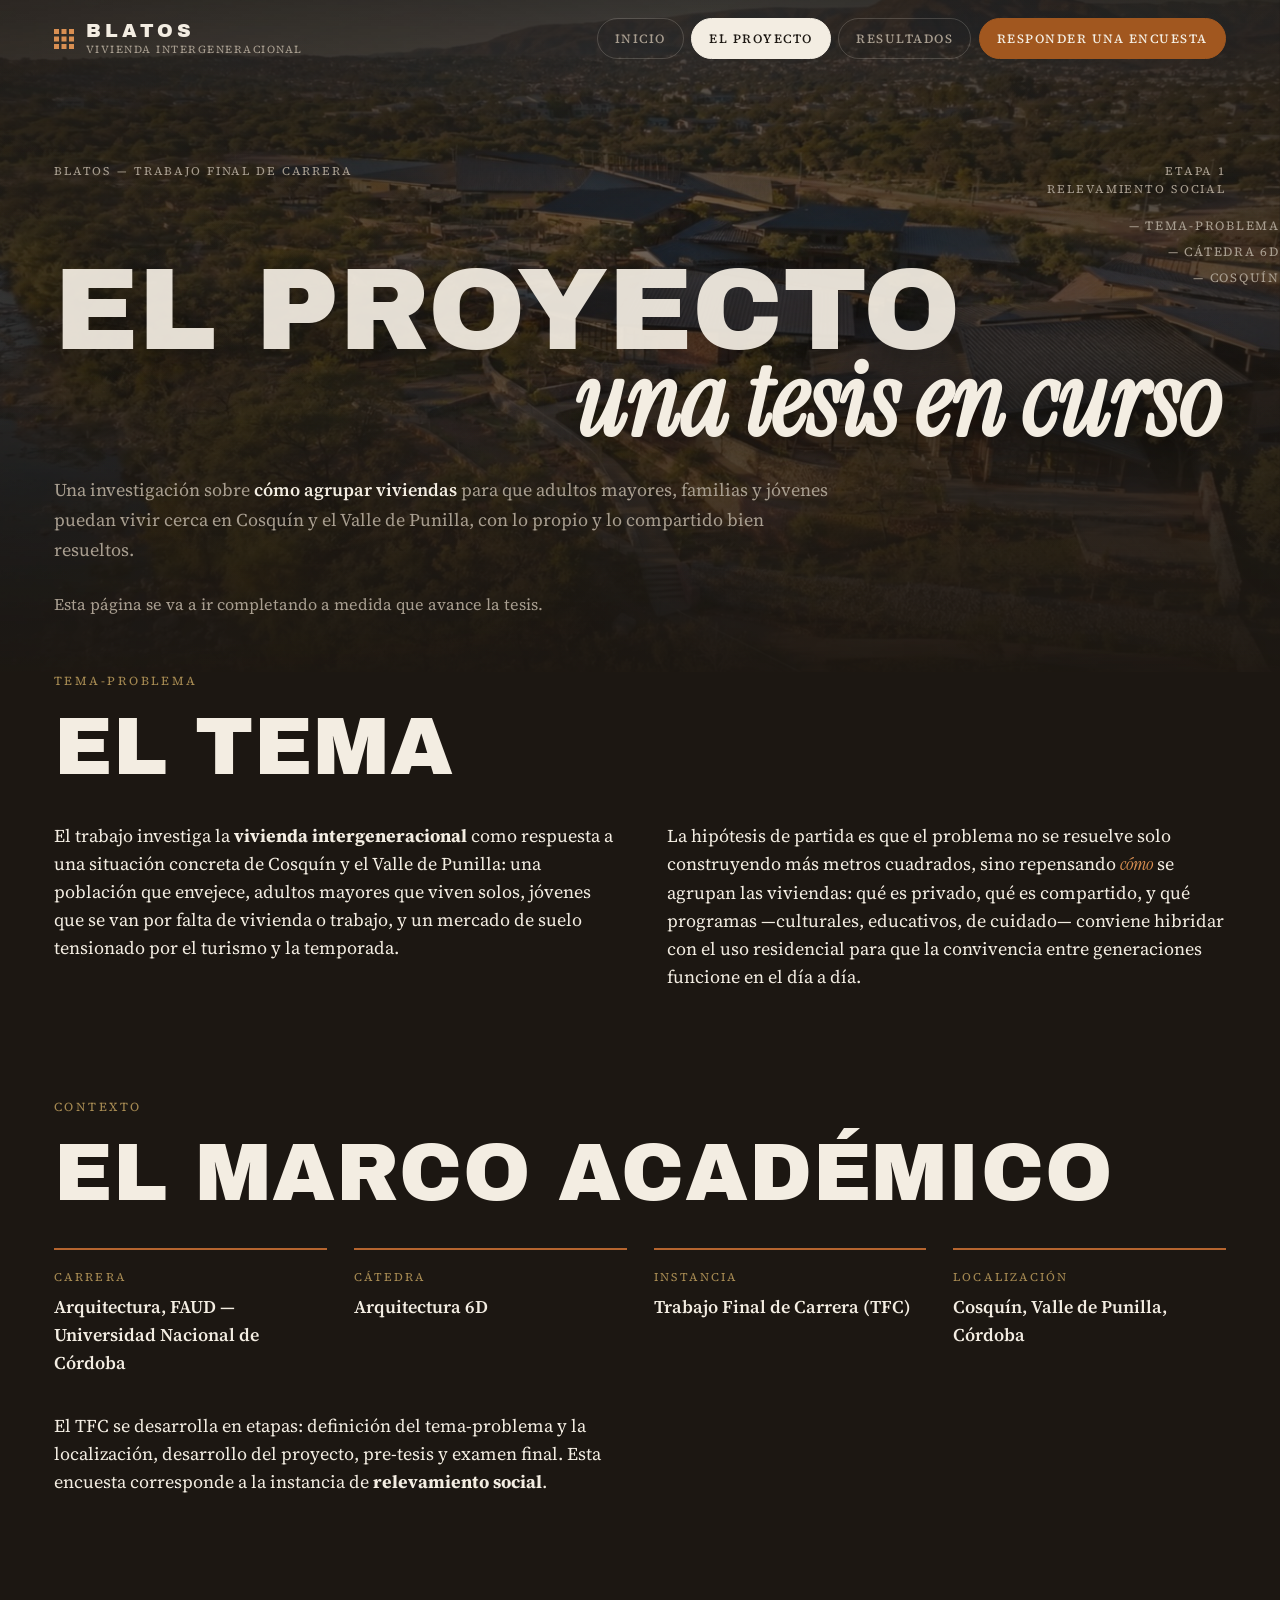
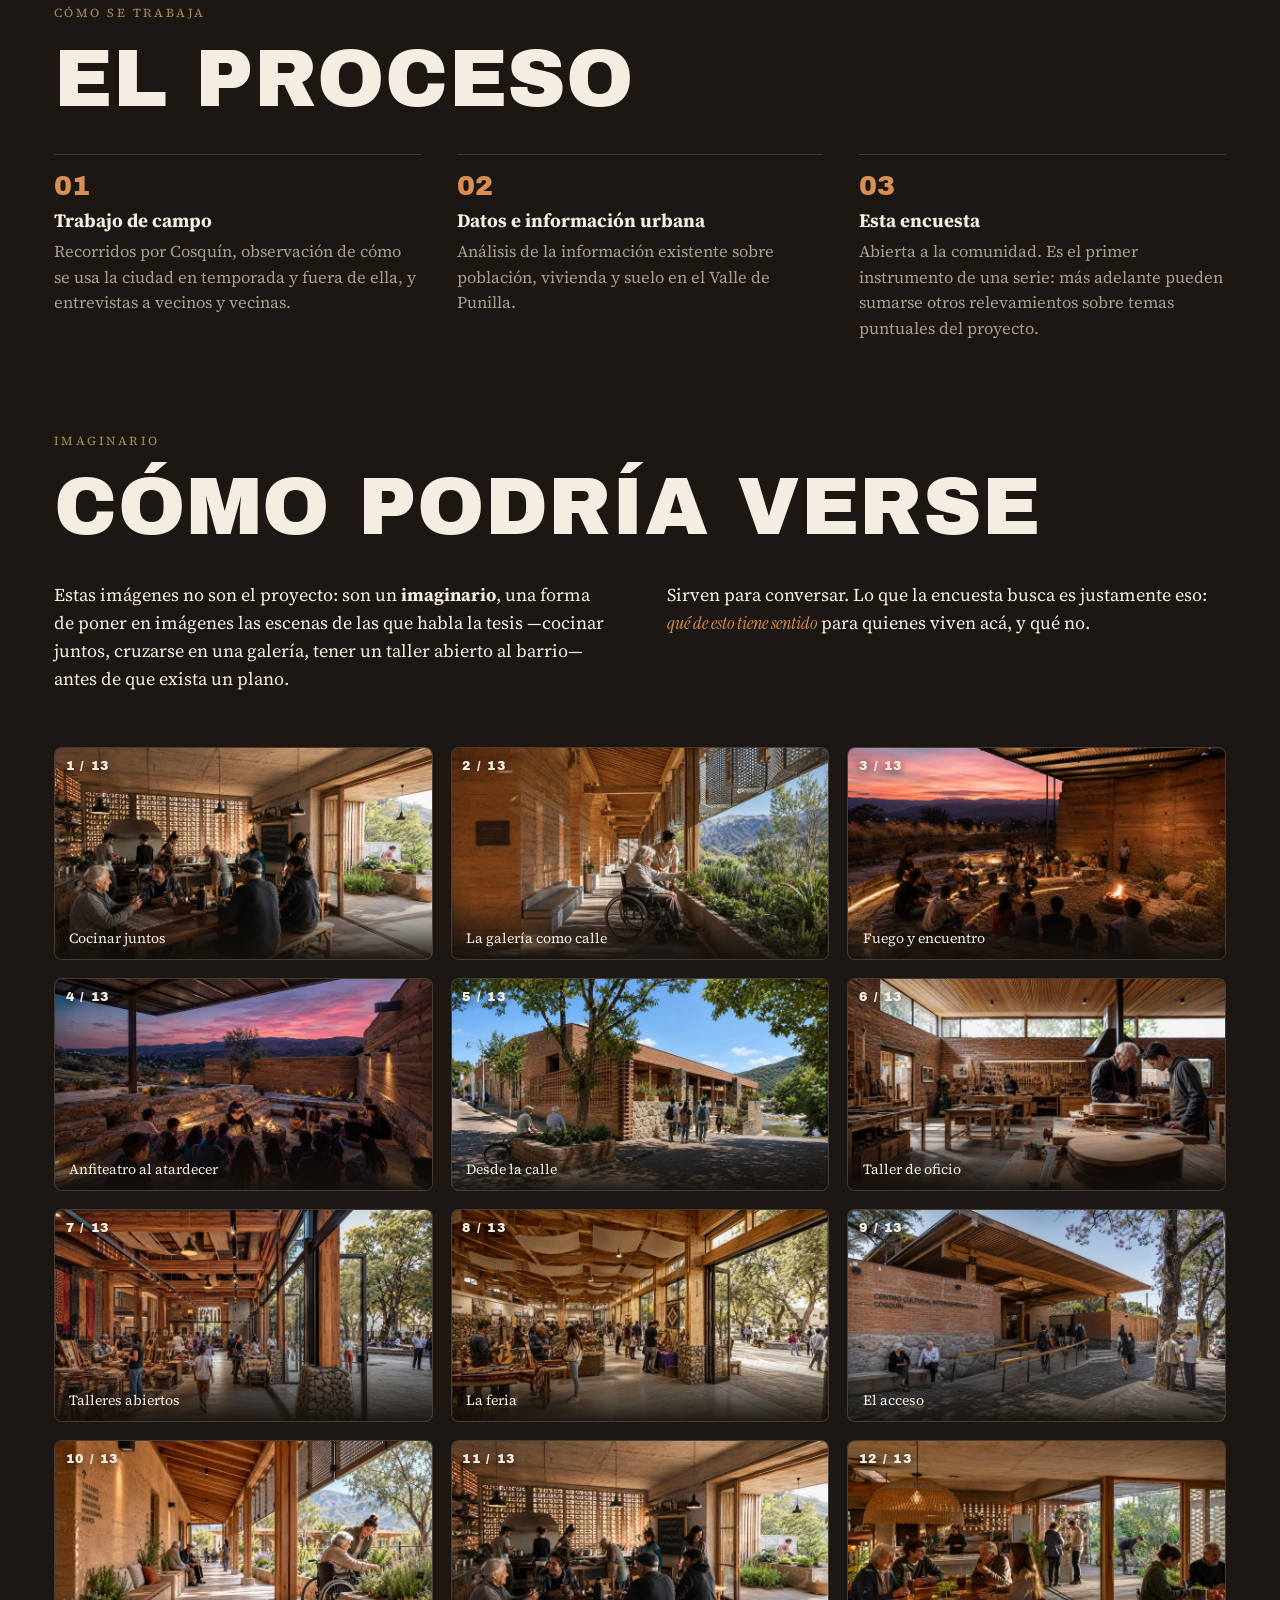
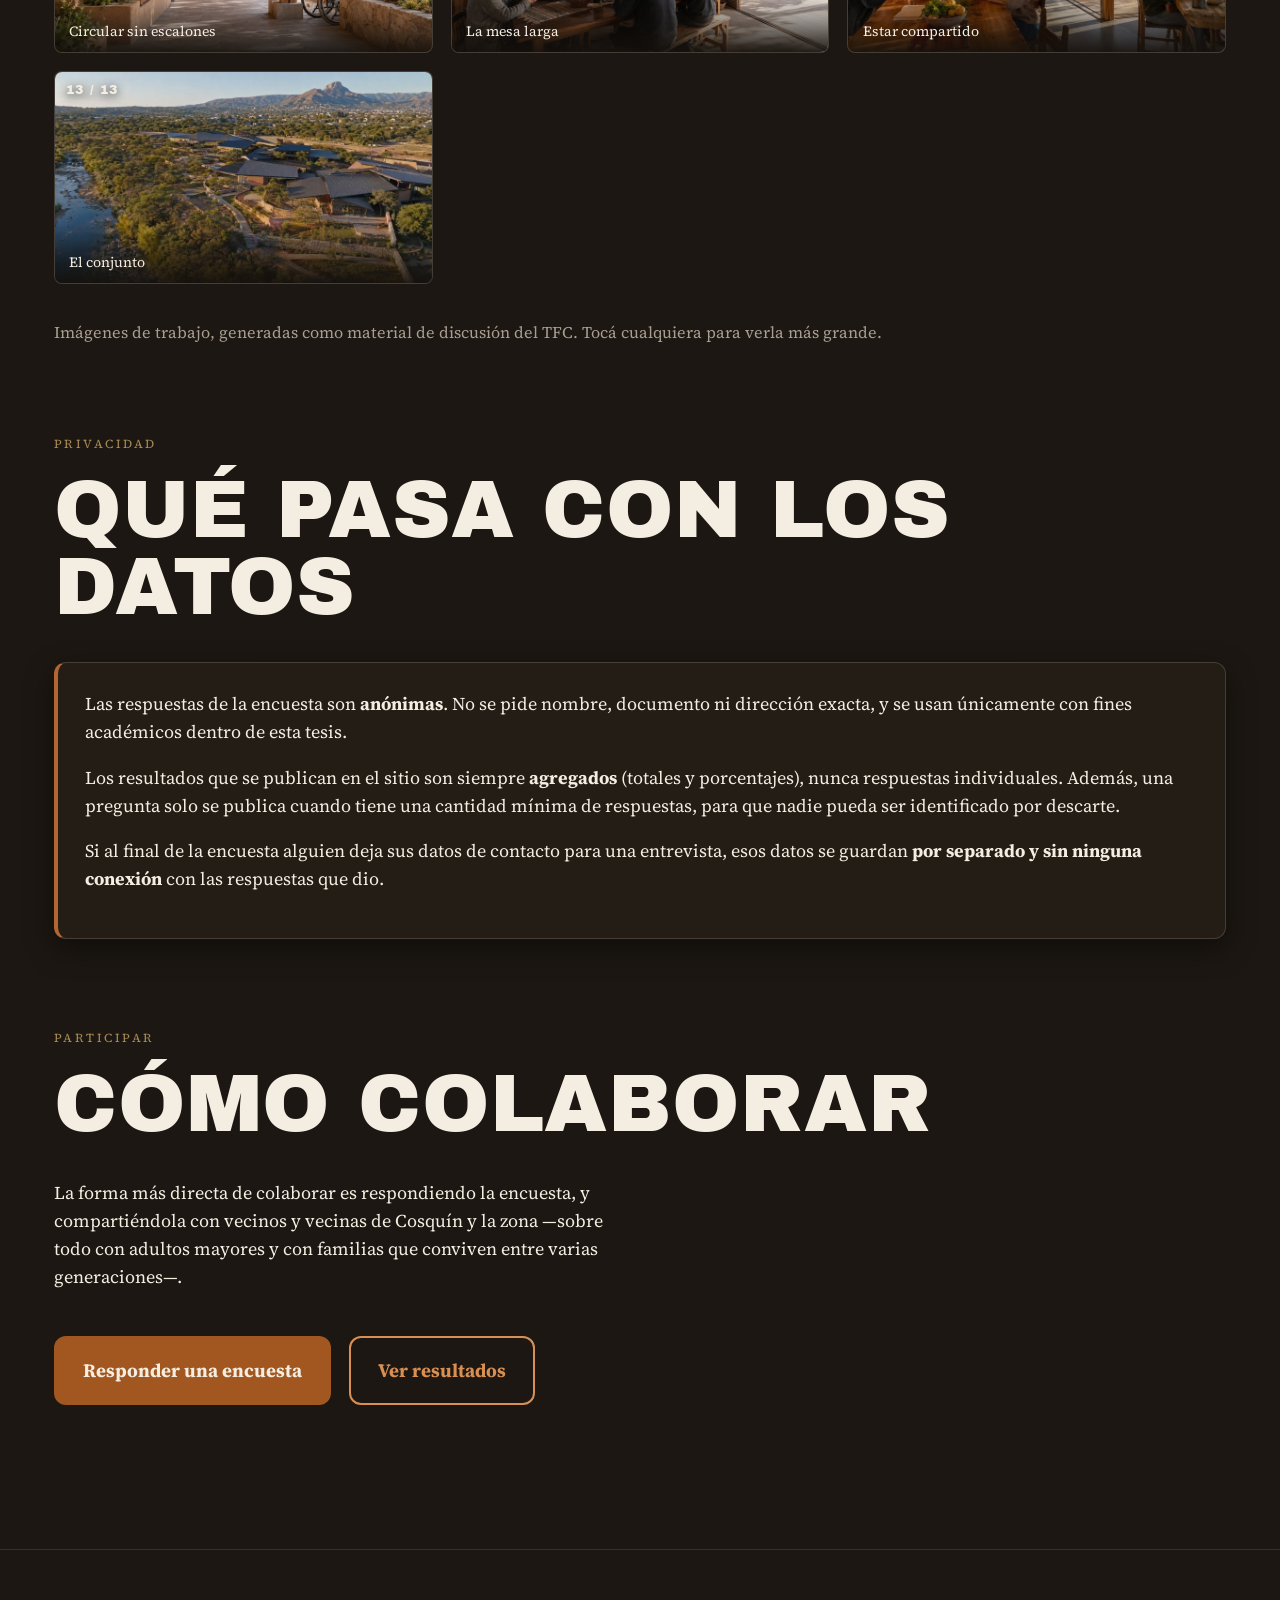
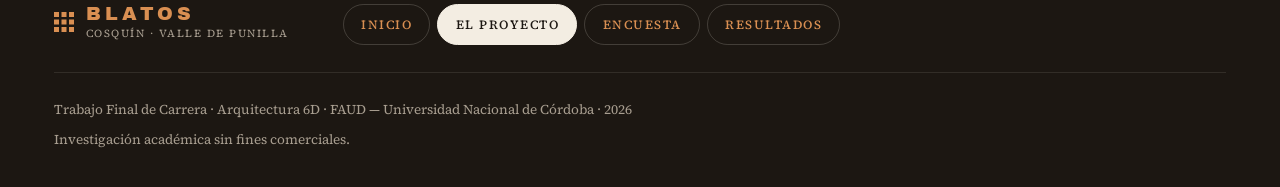
==== commit e55343bd: "Suma la encuesta de ciudad, el selector y el motor compartido El sitio pasa a tener dos encuestas in" ====
--- a/el-proyecto.html
+++ b/el-proyecto.html
@@ -45,7 +45,7 @@
         <a href="index.html">Inicio</a>
         <a href="el-proyecto.html">El proyecto</a>
         <a href="resultados-vivienda.html">Resultados</a>
-        <a class="nav-cta" href="encuesta-vivienda.html"><span class="cta-largo">Responder la encuesta</span><span class="cta-corto">Encuesta</span></a>
+        <a class="nav-cta" href="encuesta.html"><span class="cta-largo">Responder una encuesta</span><span class="cta-corto">Encuesta</span></a>
       </nav>
     </div>
   </header>
@@ -266,7 +266,7 @@
         </div>
 
         <div class="grupo-botones" data-revelar>
-          <a class="boton boton-primario" href="encuesta-vivienda.html">Responder la encuesta</a>
+          <a class="boton boton-primario" href="encuesta.html">Responder una encuesta</a>
           <a class="boton boton-secundario" href="resultados-vivienda.html">Ver resultados</a>
         </div>
       </div>
@@ -314,7 +314,7 @@
         <nav class="nav-principal" aria-label="Navegación del pie">
           <a href="index.html">Inicio</a>
           <a href="el-proyecto.html">El proyecto</a>
-          <a href="encuesta-vivienda.html">Encuesta</a>
+          <a href="encuesta.html">Encuesta</a>
           <a href="resultados-vivienda.html">Resultados</a>
         </nav>
       </div>
--- a/assets/css/style.css
+++ b/assets/css/style.css
@@ -1015,6 +1015,28 @@
   margin-bottom: var(--espacio-1);
 }
 
+/* Campo colgado de una pregunta ("¿por qué?", "¿cuál?"): pertenece a la
+   tarjeta de arriba, no es una pregunta aparte. La línea fina y el
+   sangrado lo dicen sin necesidad de leer nada, y la etiqueta baja de
+   peso para no competir con el enunciado de la pregunta. */
+.campo-anidado {
+  margin-top: var(--espacio-3);
+  margin-bottom: 0;
+  padding-top: var(--espacio-2);
+  padding-left: var(--espacio-2);
+  border-top: 1px solid var(--color-borde);
+  border-left: 2px solid var(--color-borde);
+}
+
+.campo-anidado label {
+  font-weight: 400;
+  color: var(--color-texto-suave);
+}
+
+.campo-anidado textarea {
+  min-height: 88px;
+}
+
 /* Escala tipo Likert: en fila, para que se lea como un continuo
    (el column de .opciones no aplica acá). */
 .escala {
@@ -1194,8 +1216,106 @@
 
 .orden-texto {
   flex: 1 1 auto;
+  /* Con una etiqueta corta esto es una línea y listo; con una tarjeta
+     de tres niveles, la columna que los apila. */
+  display: flex;
+  flex-direction: column;
+  gap: 0.2rem;
   font-size: 0.98rem;
   line-height: 1.3;
+}
+
+/* --- Ítem de orden como tarjeta de tres niveles ---
+   Se usa en el ranking de propuestas de la encuesta de ciudad: quien
+   responde tiene que poder reconocer una propuesta por el nombre solo,
+   sin leer el resto. Los tres niveles se separan por tamaño, peso Y
+   color a la vez: si se apoyaran en uno solo, el nivel se perdería al
+   agrandar la tipografía del sistema o en escala de grises.
+
+   Contraste sobre la tarjeta de la encuesta (--color-superficie
+   #fffdf8), verificado en tests/contraste.js:
+     nombre    --color-texto           16.94:1
+     propuesta --color-primario-oscuro  9.35:1
+     detalle   --color-texto-suave      7.63:1
+   Los tres pasan AAA. */
+.orden-nombre {
+  font-size: 1.08rem;
+  font-weight: 700;
+  line-height: 1.25;
+  color: var(--color-texto);
+}
+
+.orden-propuesta {
+  font-size: 0.94rem;
+  font-weight: 600;
+  line-height: 1.35;
+  color: var(--color-primario-oscuro);
+}
+
+/* "Propuesta:" en versalita para que la etiqueta no compita con el
+   texto que introduce. */
+.orden-propuesta strong {
+  font-size: 0.76em;
+  letter-spacing: 0.08em;
+  text-transform: uppercase;
+}
+
+.orden-detalle {
+  font-size: 0.85rem;
+  font-weight: 400;
+  line-height: 1.45;
+  color: var(--color-texto-suave);
+}
+
+/* La tarjeta es alta: el agarre y las flechas se van arriba, donde está
+   el nombre, en vez de quedar flotando al medio de un párrafo. */
+.item-orden:has(.orden-nombre) {
+  align-items: flex-start;
+}
+
+.item-orden:has(.orden-nombre) .orden-pos,
+.item-orden:has(.orden-nombre) .orden-agarre,
+.item-orden:has(.orden-nombre) .orden-botones {
+  margin-top: 2px;
+}
+
+/* En celular los controles pasan a una fila propia y el texto se queda
+   con todo el ancho.
+
+   En una fila sola, el agarre, el número y las dos flechas se comen
+   ~120px de los ~315 que hay en un teléfono de 390: al texto le
+   quedaban 169px y la explicación se partía en quince renglones. Con
+   los controles arriba, el texto pasa de 169 a ~300px y cada tarjeta
+   baja de 428 a menos de la mitad. */
+@media (max-width: 620px) {
+  .item-orden:has(.orden-nombre) {
+    display: grid;
+    grid-template-columns: auto auto 1fr auto;
+    grid-template-areas:
+      "agarre posicion . botones"
+      "texto  texto    texto texto";
+    align-items: center;
+    row-gap: 0.5rem;
+    padding: 0.5rem 0.6rem 0.7rem;
+  }
+
+  .item-orden:has(.orden-nombre) .orden-agarre { grid-area: agarre; }
+  .item-orden:has(.orden-nombre) .orden-pos { grid-area: posicion; }
+  .item-orden:has(.orden-nombre) .orden-texto { grid-area: texto; }
+
+  /* Las flechas van una al lado de la otra: apiladas sumaban 80px de
+     alto a cada tarjeta sin ganar nada. */
+  .item-orden:has(.orden-nombre) .orden-botones {
+    grid-area: botones;
+    flex-direction: row;
+    gap: 0.4rem;
+  }
+
+  .item-orden:has(.orden-nombre) .orden-pos,
+  .item-orden:has(.orden-nombre) .orden-agarre,
+  .item-orden:has(.orden-nombre) .orden-botones {
+    margin-top: 0;
+  }
 }
 
 .orden-botones {
@@ -1367,6 +1487,34 @@
 /* ===========================================================
    13. DASHBOARD
    =========================================================== */
+
+/* Encabezado de cada encuesta dentro del tablero. Con una sola no
+   hacía falta; con dos, hay que decir dónde termina una y empieza la
+   otra antes del primer bloque de trayecto. */
+.titulo-encuesta {
+  font-family: var(--fuente-display);
+  text-transform: uppercase;
+  font-size: clamp(1rem, 2.6vw, 1.25rem);
+  letter-spacing: 0.02em;
+  color: var(--color-primario);
+  margin: var(--espacio-5) 0 var(--espacio-3);
+  padding-bottom: var(--espacio-1);
+  border-bottom: 1px solid var(--color-borde);
+}
+
+.titulo-encuesta:first-of-type {
+  margin-top: 0;
+}
+
+/* La encuesta de ciudad no lleva divisoria con texto —su único bloque
+   ya se llama igual— así que la separación la hace la línea. Solo
+   cuando hay datos: sin ellos el contenedor está vacío y una línea
+   suelta al pie de la página no significa nada. */
+.encuesta-aparte.tiene-datos {
+  margin-top: var(--espacio-5);
+  padding-top: var(--espacio-4);
+  border-top: 1px solid var(--color-borde);
+}
 
 .track-bloque {
   margin-bottom: var(--espacio-5);
@@ -1554,6 +1702,87 @@
 .hero-el-proyecto { --hero-imagen: url("../img/imaginarios/Imaginario 0 (13).jpeg"); }
 .hero-resultados  { --hero-imagen: url("../img/imaginarios/Imaginario 0 (8).jpeg"); }
 .hero-gracias     { --hero-imagen: url("../img/imaginarios/Imaginario 0 (12).jpeg"); }
+.hero-encuestas   { --hero-imagen: url("../img/imaginarios/Imaginario 0 (5).jpeg"); }
+
+/* ===========================================================
+   SELECTOR DE ENCUESTA (encuesta.html)
+
+   Dos tarjetas grandes, una por encuesta. Cada encuesta conserva su
+   URL propia y se puede abrir directo sin pasar por acá: esta página
+   es una bifurcación para quien llega por el nav, no un peaje.
+   =========================================================== */
+
+.elector-encuestas {
+  display: grid;
+  grid-template-columns: 1fr;
+  gap: var(--espacio-3);
+}
+
+@media (min-width: 860px) {
+  .elector-encuestas {
+    grid-template-columns: repeat(2, minmax(0, 1fr));
+    gap: var(--espacio-4);
+  }
+}
+
+.tarjeta-encuesta {
+  display: flex;
+  flex-direction: column;
+  gap: var(--espacio-2);
+  background-color: var(--color-superficie);
+  border: 1px solid var(--color-borde);
+  border-radius: var(--radio);
+  padding: var(--espacio-4) var(--espacio-3);
+  box-shadow: var(--sombra);
+}
+
+.tarjeta-encuesta-meta {
+  margin: 0;
+  font-size: 0.68rem;
+  letter-spacing: 0.2em;
+  text-transform: uppercase;
+  color: var(--accent-secondary);
+}
+
+.tarjeta-encuesta-titulo {
+  margin: 0;
+  font-family: var(--fuente-display);
+  font-weight: 400;
+  text-transform: uppercase;
+  line-height: 1.1;
+  letter-spacing: -0.01em;
+  font-size: clamp(1.25rem, 3.4vw, 1.7rem);
+}
+
+.tarjeta-encuesta-bajada {
+  margin: 0;
+  color: var(--color-texto-suave);
+}
+
+.tarjeta-encuesta-lista {
+  margin: 0;
+  padding-left: 1.1rem;
+  font-size: 0.94rem;
+  color: var(--color-texto-suave);
+}
+
+.tarjeta-encuesta-lista li {
+  margin-bottom: 0.3rem;
+}
+
+/* El botón se pega al piso de la tarjeta: con dos tarjetas de alto
+   distinto, los dos quedan alineados igual. */
+.tarjeta-encuesta .boton {
+  margin-top: auto;
+  align-self: flex-start;
+}
+
+@media (max-width: 480px) {
+  .tarjeta-encuesta .boton {
+    align-self: stretch;
+    text-align: center;
+  }
+}
 
 /* Bajada del hero interior: una sola columna y más grande que la de la
    portada, porque es el único texto de la primera pantalla. */
